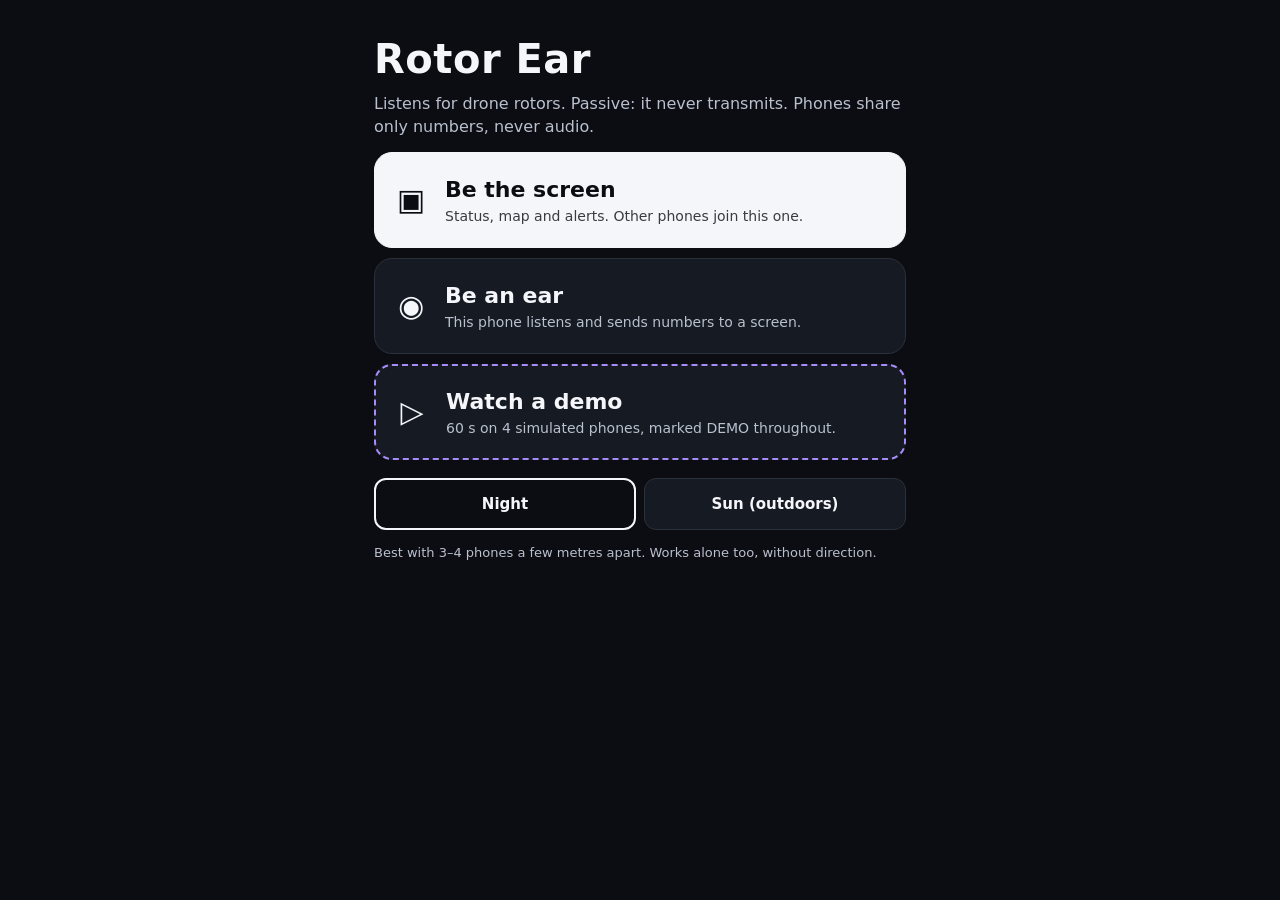
==== index.html @ 11d52ed0 "Incident log, street map under the plan, camera confirm - Incident log (log.js): every episode saved" ====
<!doctype html>
<html lang="en">
<head>
<meta charset="utf-8">
<meta name="viewport" content="width=device-width,initial-scale=1,viewport-fit=cover">
<meta name="theme-color" content="#0B0D12">
<title>Rotor Ear</title>
<link rel="stylesheet" href="watch.css">
</head>
<body>
<!-- One app, one link. Modes: #screen (watch post), #ear (listening phone), #demo (simulated). ?room=… joins as an ear. -->
<section id="home" class="mode" hidden>
  <h1 class="brand">Rotor Ear</h1>
  <p class="lead">Listens for drone rotors. Passive: it never transmits. Phones share only numbers, never audio.</p>
  <button class="choice" data-go="screen"><i aria-hidden="true">▣</i><span><b>Be the screen</b><small>Status, map and alerts. Other phones join this one.</small></span></button>
  <button class="choice" data-go="ear"><i aria-hidden="true">◉</i><span><b>Be an ear</b><small>This phone listens and sends numbers to a screen.</small></span></button>
  <button class="choice demo" data-go="demo"><i aria-hidden="true">▷</i><span><b>Watch a demo</b><small>60 s on 4 simulated phones, marked DEMO throughout.</small></span></button>
  <div class="seg"><button data-theme="dark">Night</button><button data-theme="sun">Sun (outdoors)</button></div>
  <p class="note">Best with 3–4 phones a few metres apart. Works alone too, without direction.</p>
</section>

<!-- ear: a listening phone in a room -->
<section id="ear" class="mode" hidden>
  <div class="mhead"><button class="modes" data-go="home">‹ Modes</button><span id="roomTag">Be an ear</span></div>
  <div id="earJoin">
    <p class="lead">Enter the room code from the screen phone (Phones → Create a room), or open its join link.</p>
    <div class="trow"><input id="joinCode" placeholder="room code, e.g. ab12" maxlength="12" autocapitalize="off" autocomplete="off"><button class="btn" id="joinBtn">Join</button></div>
    <p class="note">No screen yet? Pick <a href="#screen">Be the screen</a> on another phone first.</p>
  </div>
  <div id="node" hidden>
    <!-- camera confirm: the screen asks the ear nearest the drone to look; the clip stays on this phone -->
    <div id="look" hidden>
      <div class="lhead"><b>Look this way</b><small id="lookCls"></small></div>
      <div class="lbody"><div id="lookArrow" aria-hidden="true">↑</div><div><div id="lookWords"></div><button class="btn" id="lookCompass" hidden>Use compass</button></div></div>
      <button class="btn big" id="lookRec">Record 10 s with the rear camera</button>
      <small class="note">Video only, no sound. Saved on this phone only, never uploaded. The screen just learns "clip saved".</small>
    </div>
    <div id="rec" hidden><video id="recVid" playsinline muted autoplay></video><div class="recbar"><b id="recT">REC 0:10</b><button class="btn" id="recStop">Stop</button></div></div>
    <div id="nBanner" class="banner ready"><b class="w">⊖ READY</b><small>tap Start listening</small></div>
    <div class="nstatus" id="nStatus">not connected</div>
    <div class="stats3">
      <div class="card"><div class="k">Rotor score</div><div class="v" id="nConf">0</div><div class="meter"><i id="nMeter"></i></div></div>
      <div class="card"><div class="k">Pitch</div><div class="v"><span id="nF0">—</span><u>Hz</u></div></div>
      <div class="card"><div class="k">Band energy</div><div class="v"><span id="nE">—</span><u>dB</u></div></div>
    </div>
    <div class="specbox"><canvas id="nSpec"></canvas></div>
    <button class="btn big" id="nStart">Start listening</button>
    <div id="nErr" class="err"></div>
    <div class="card">
      <label class="chk"><input type="checkbox" id="nSim"><span><b>Simulate</b> a drone (no real drone needed)</span></label>
      <div class="simrow"><span>virtual distance</span><input type="range" id="nDist" min="1" max="60" step="0.5" value="5"><b id="nDistV">5 m</b></div>
      <label class="chk"><input type="checkbox" id="nSimSpk"><span>play the simulated drone through the speaker</span></label>
    </div>
    <div class="trow"><span class="k">Name</span><input id="nName" maxlength="10" placeholder="e.g. Gate"></div>
    <label class="chk"><input type="checkbox" id="nGeo"><span><b>Share GPS</b> position with the screen (latitude/longitude numbers only)</span></label>
    <div class="nstatus" id="nGeoS"></div>
    <p class="note">Sends ~8×/sec: rotor score, pitch (Hz), band energy (dB) and envelope-peak times. Never audio. Listen-only.</p>
  </div>
  <div id="earLog">
    <div class="k">This phone's log</div>
    <div id="eLogList" class="llist"></div>
  </div>
</section>

<!-- demo with a room (#demo&room=…, old mesh/sim.html links): simulated phones that report to that room's screen over the relay -->
<section id="simv" class="mode" hidden>
  <div class="mhead"><button class="modes" data-go="home">‹ Modes</button><span id="sRoomTag"></span></div>
  <div id="sStripe" class="stripe"><span>DEMO · simulated phones · not real detections</span></div>
  <p class="note">Virtual phones in this page hear a synthetic drone through a real sound delay (distance ÷ 343 m/s), at loudness ∝ 1/distance², plus noise. Each runs the real detector and reports to the room's screen over the relay, like a phone.</p>
  <div class="card">
    <div class="simrow"><span>phones</span><select id="sN"><option>3</option><option selected>4</option></select>
      <span>path</span><select id="sPath"><option value="circle">circle</option><option value="eight">figure-8</option><option value="line">fly-by line</option><option value="hover">hover</option></select></div>
    <div class="simrow"><span>speed</span><input type="range" id="sSpeed" min="0.2" max="3" step="0.1" value="1"><span>height</span><input type="range" id="sAlt" min="0" max="10" step="0.5" value="1.5"><b id="sAltV">1.5 m</b></div>
    <div class="simrow"><span>clocks off by</span><select id="sOff"><option value="0">0 ms</option><option value="400" selected>±400 ms</option><option value="3000">±3 s</option></select></div>
    <div class="simrow"><span>timing jitter</span><input type="range" id="sJit" min="0" max="20" step="0.5" value="1"><b id="sJitV">1 ms</b></div>
    <div class="simrow"><span>mic latency spread</span><select id="sBias"><option value="0" selected>0 ms</option><option value="2">σ 2 ms</option><option value="10">σ 10 ms</option><option value="30">σ 30 ms</option></select></div>
    <div class="simrow"><span>mic gain spread</span><select id="sGain"><option value="0" selected>0 dB</option><option value="4">σ 4 dB</option><option value="8">σ 8 dB</option></select></div>
  </div>
  <button class="btn big" id="sStart">Start simulation</button>
  <a class="btn wide" id="sMap" target="_blank">Open this room's screen</a>
  <div class="simrow" id="claps" hidden><span>clap next to</span><button class="btn" id="clapA">A</button><button class="btn" id="clapB">B</button><button class="btn" id="clapC">C</button><button class="btn" id="clapD">D</button></div>
  <div class="nstatus" id="sStatus"></div>
  <div id="sNodes" class="nodes"></div>
  <p class="note">Phones at A (0,0) · B (6,0) · C (6,6) · D (0,6) m. The screen's clock sync removes clock offsets; its clap calibration (Phones → Calibrate, then the clap buttons here) removes latency and gain spread. Jitter stays.</p>
</section>

<main id="app" hidden>
  <!-- status block: shape + state word, class line, where, agreement, sound pill -->
  <header id="status" class="ready" aria-live="polite">
    <div id="demoStripe"><span>DEMO · simulated drone · not a real detection</span></div>
    <div class="srow"><i id="stIcon" aria-hidden="true">⊖</i><h1 id="stWord">READY</h1><button id="more" aria-label="More: theme, sound, demo">•••</button></div>
    <div id="stCls">Not listening · tap Listen to start</div>
    <div id="stWhere"></div>
    <div id="stSub"></div>
    <div class="srow2"><button id="pill" hidden>Sound: ON</button><div id="stProg" hidden><i></i></div><span id="stNote"></span></div>
  </header>

  <section id="mapbox">
    <div id="geomap" hidden></div>
    <canvas id="map"></canvas>
    <div id="replayBar" hidden><span id="replayT"></span><button id="replayX" aria-label="Stop replay">✕</button></div>
    <div id="mapTag">MAP · this phone only until others join</div>
    <div id="mapInfo"></div>
    <button id="addPhones" hidden><b>+ Add phones for a position</b><small>opens the Phones sheet</small></button>
    <div id="endCard" hidden><b>That was the demo.</b><span>4 phones · no audio leaves the phones</span>
      <button id="endPhones">Try it with your friends' phones →</button><button id="endReplay">Replay demo</button></div>
  </section>

  <div id="peek" role="button" tabindex="0" aria-label="Open Details">
    <span class="pt"><b id="peekT">Details ˄</b><small id="peekS">log · why · fingerprint · flight</small></span>
    <canvas id="spec" aria-hidden="true"></canvas>
    <button id="itWas" hidden>It was a drone</button>
  </div>

  <button id="tryDemo"><span><b>▷ Try a 60-second demo</b><small>4 simulated phones · marked DEMO the whole time</small></span><i>›</i></button>
  <div id="actions" hidden><button id="act1"></button><button id="act2" class="primary"></button></div>

  <nav id="bar">
    <button id="tabPhones"><b>Phones</b><small id="phonesN">add phones</small></button>
    <button id="start" class="primary"><b id="startT">▶ Listen</b><small id="startS">tap once · sound on too</small></button>
    <button id="tabTeach"><b>Teach</b><small id="teachN">0 samples</small></button>
  </nav>

  <!-- Teach sheet -->
  <section class="sheet" id="teach" hidden>
    <div class="grab"></div>
    <div class="shead"><h2>Teach</h2><small>record real sounds to tune the fingerprint</small></div>
    <div class="trow">
      <select id="tTag"></select>
      <button class="rec" id="tRec">● Record 5 s</button>
    </div>
    <div class="prog"><i id="tProg"></i></div>
    <div class="msg" id="tMsg">Play the sound near the mic (a real drone, or a drone video played aloud), pick what it is, then record.</div>
    <label class="chk"><input type="checkbox" id="tKeep"> keep the clip on this phone for playback</label>
    <label class="chk"><input type="checkbox" id="tUse" checked> <b>Use my samples</b>&nbsp;in the fingerprint</label>
    <div class="counts" id="tCounts"></div>
    <div class="tbtns">
      <button class="btn" id="tExport">Export</button>
      <button class="btn" id="tImport">Import</button>
      <button class="btn" id="tReset">Reset</button>
      <input type="file" id="tImportFile" accept="application/json,.json">
    </div>
    <div class="list" id="tList"></div>
    <div class="k">Try it without a drone</div>
    <div class="tbtns">
      <button class="btn" id="test">Test sound</button>
      <button class="btn" id="fileBtn">Analyse file</button>
      <input type="file" id="file" accept="audio/*">
    </div>
    <label class="chk"><input type="checkbox" id="toSpk" checked> play test sound / file through the speaker</label>
    <label class="chk"><input type="checkbox" id="toAna" checked> feed test sound / file straight into the detector</label>
    <p class="note">Only the six fingerprint numbers are saved, on this device. Clips (if kept) stay in this browser and are never uploaded or exported.</p>
    <button class="done" data-close>Done</button>
  </section>

  <!-- Details sheet: the only place with a number for "how sure" -->
  <section class="sheet" id="details" hidden>
    <div class="grab"></div>
    <div class="shead"><h2>Details</h2></div>
    <div class="k">Why we think so</div>
    <ul id="dWhy"></ul>
    <div class="score"><span><b>Match score</b><small id="dScoreS">how close to a class template · not accuracy</small></span><em id="dScore">—</em></div>
    <div class="k">Flight</div>
    <div class="flight"><b id="flState">—</b><canvas id="spark"></canvas><label>blades <select id="flBlades"><option>1</option><option>2</option><option>3</option><option>4</option><option>5</option><option>6</option></select></label></div>
    <div class="k">Fingerprint · spectrogram</div>
    <div class="fprow"><div class="hex"><canvas id="fpRadar" width="240" height="240"></canvas><div id="fpLbl">fingerprint</div></div>
      <div class="specbig"><canvas id="spec2" width="540" height="300"></canvas><div class="axis" id="axis"></div></div></div>
    <div class="k">Incident log · latest</div>
    <div id="tlList"></div>
    <button class="btn wide" id="openLog">All incidents · replay · export · report ›</button>
    <label class="chk toggle"><span>Show workings (bearing lines, error vs true)</span><input type="checkbox" id="workings"></label>
    <button class="done" data-close>Done</button>
  </section>

  <!-- Phones sheet: room + clap calibration -->
  <section class="sheet" id="phones" hidden>
    <div class="grab"></div>
    <div class="shead"><h2>Phones</h2><small id="pStatus">this phone only</small></div>
    <div id="pNone">
      <p class="note">This phone becomes the map. Other phones open a link and listen; they send only numbers (confidence, pitch, loudness, envelope-peak times). Never audio.</p>
      <button class="btn big" id="pCreate">Create a room</button>
      <div class="trow"><input id="pCode" placeholder="or join room code" maxlength="12" autocapitalize="off"><button class="btn" id="pJoin">Join</button></div>
    </div>
    <div id="pRoom" hidden>
      <div class="k">Open this on each listening phone · room <b id="pRoomCode"></b></div>
      <div class="trow"><input id="pLink" readonly><button class="btn" id="pCopy">Copy</button></div>
    </div>
    <div id="cal">
      <div class="k">Timing calibration · vs the average phone <span id="cState"></span></div>
      <div id="cTable"></div>
      <p class="note" id="cLegend">bar = timing residual · good under 3 ms · fair under 6 ms · redo above. Drag pins on the map to where the phones really are.</p>
      <div class="next"><b id="cNext">Calibrate: clap next to each phone in turn</b><select id="cMode" aria-label="calibration mode"><option value="full">mode: each phone</option><option value="quick">mode: one clap</option></select><select id="cSpot" hidden aria-label="phone to clap at"></select></div>
      <div class="msg" id="cMsg"></div>
      <button class="primary bigbtn" id="cStart"><b>Clap now</b><small>3 · 2 · 1 countdown, then clap once</small></button>
      <div class="tbtns"><button class="btn" id="cClick">Click from this phone</button><button class="btn" id="cSim" hidden>Simulate clap</button><button class="btn" id="cClear">Clear</button></div>
    </div>
    <div class="k">Street map</div>
    <label class="chk toggle"><span>Street map under the plan (OpenStreetMap)</span><input type="checkbox" id="geoMap"></label>
    <label class="chk toggle"><span>Share this phone's GPS position</span><input type="checkbox" id="geoMe"></label>
    <p class="note" id="geoMsg">Ears can share their GPS too (an opt-in on each phone). Only latitude and longitude numbers go to this screen. GPS only anchors and turns the plan: the pins keep their metre positions.</p>
    <div class="tbtns"><button class="btn" id="pShare">Share join link</button><button class="btn done2" data-close>Done</button></div>
    <button class="btn" id="pLeave" hidden>Leave room</button>
  </section>

  <!-- Log sheet: every episode, stored on this phone only -->
  <section class="sheet" id="logS" hidden>
    <div class="grab"></div>
    <div class="shead"><h2>Incident log</h2><small id="logN"></small></div>
    <p class="note">Saved on this phone only. Tap an incident to replay its track on the map.</p>
    <div id="logList" class="llist"></div>
    <div class="tbtns"><button class="btn" id="lExport">Export JSON</button><button class="btn" id="lReport">Printable report</button></div>
    <button class="btn wide" id="lClear">Clear all…</button>
    <button class="done" data-close>Done</button>
  </section>

  <!-- More sheet (•••): theme, sound, demo, device notes -->
  <section class="sheet" id="moreS" hidden>
    <div class="grab"></div>
    <div class="shead"><h2>More</h2></div>
    <div class="k">Theme</div>
    <div class="seg"><button data-theme="dark">Night</button><button data-theme="sun">Sun (outdoors)</button></div>
    <div class="k">Sound</div>
    <div class="tbtns"><button class="btn" id="mMute">Mute 5 min</button><button class="btn" id="mTest">Test alert</button></div>
    <div class="k">Demo</div>
    <button class="btn wide" id="mDemo">Try a 60-second demo</button>
    <div class="k">Log</div>
    <button class="btn wide" id="mLog">Incident log</button>
    <div class="k">Mode</div>
    <button class="btn wide" data-go="home">Switch mode · screen / ear / demo</button>
    <div class="k">This device</div>
    <div id="devNotes" class="note">Notes appear once you start listening.</div>
    <button class="done" data-close>Done</button>
  </section>
</main>
<button id="tapStart" hidden>▷ Tap to start</button>
<script src="app.js"></script>
<script src="detector.js"></script>
<script src="mesh/peerjs.min.js"></script>
<script src="mesh/core.js"></script>
<script src="log.js"></script>
<script src="watch.js"></script>
<script src="ear.js"></script>
</body>
</html>
---- watch.css ----
/* Rotor Ear watch post. One accent (orange-red) used only for a confirmed drone. Night (default) and Sun themes. */
:root{--surface:#0B0D12;--panel:#161A22;--panel2:#1d222c;--ink:#F4F6FA;--ink-2:#B9C0CE;--line:#2A303C;--map:#0f1218;--pin:#3a414f;--pin-ink:#F4F6FA;
  --alert:#FF5A1F;--alert-fill:#C93500;--alert-ink:#FFFFFF;--check:#E8B500;--demo:#A78BFA;--btn:#F4F6FA;--btn-ink:#0B0D12}
html.sun{--surface:#FFFFFF;--panel:#F1F2F4;--panel2:#E6E8EC;--ink:#0E1116;--ink-2:#3A404B;--line:#C9CDD4;--map:#FAFAFB;--pin:#D5D8DE;--pin-ink:#0E1116;
  --alert:#D63A00;--alert-fill:#C93500;--check:#8A6A00;--demo:#5B3FD1;--btn:#1A1D23;--btn-ink:#FFFFFF}
[hidden]{display:none!important}
*{box-sizing:border-box;-webkit-tap-highlight-color:transparent}
html,body{margin:0;background:var(--surface);color:var(--ink);font:15px/1.35 system-ui,-apple-system,Segoe UI,Roboto,sans-serif;font-variant-numeric:tabular-nums;overscroll-behavior:none}
button{font:inherit;color:inherit}
#app{max-width:560px;margin:0 auto;height:100vh;height:100dvh;display:grid;grid-template-rows:auto minmax(160px,1fr) auto auto auto;gap:8px;
  padding:max(8px,env(safe-area-inset-top)) 10px 0}

/* ---------- status block ---------- */
#status{position:relative;border-radius:16px;padding:12px 14px 12px;background:var(--panel);border:2px solid var(--line);overflow:hidden}
.srow{display:flex;align-items:center;gap:10px;min-height:48px}
#stIcon{font-style:normal;font-size:34px;line-height:1;width:38px;text-align:center;flex:none}
#stWord{margin:0;font-size:40px;line-height:1.05;font-weight:800;letter-spacing:.5px;flex:1;min-width:0;overflow-wrap:anywhere}
#more{flex:none;width:44px;height:44px;border-radius:12px;border:1px solid var(--line);background:transparent;font-size:18px;font-weight:800;letter-spacing:1px;color:inherit}
#stCls{font-size:15px;margin-top:6px}
#stWhere{font-size:15px;margin-top:2px}#stWhere:empty,#stSub:empty{display:none}
#stWhere.link{text-decoration:underline;text-underline-offset:3px;cursor:pointer}
#stSub{font-size:13px;color:var(--ink-2);margin-top:3px}
.srow2{display:flex;align-items:center;gap:10px;margin-top:8px}.srow2:has(#pill[hidden]):has(#stProg[hidden]){display:none}
#pill{min-height:36px;padding:6px 14px;border-radius:999px;border:1.5px solid var(--ink);background:transparent;font-size:13px;font-weight:700}
#pill.muted{border-style:dashed}
#stProg{flex:1;height:8px;border-radius:4px;background:var(--line);overflow:hidden}#stProg i{display:block;height:100%;width:0;background:var(--ink-2)}
#stNote{font-size:13px;color:var(--ink-2);white-space:nowrap}
/* states: a shape and a word each; colour never carries meaning alone */
#status.ready #stWord{color:var(--ink-2)}
#status.checking{background:transparent;border:2px dashed var(--check);animation:shimmer 1s ease-in-out infinite}
@keyframes shimmer{50%{border-color:color-mix(in srgb,var(--check) 35%,transparent)}}
#status.drone,#status.tracking{background:var(--alert-fill);border-color:var(--alert-fill);color:var(--alert-ink)}
#status.drone #stWord,#status.tracking #stWord{font-size:44px}
#app.demo #status.drone #stWord,#app.demo #status.tracking #stWord{font-size:36px;white-space:nowrap}
#status.drone #more,#status.tracking #more,#status.lost #more{display:none}
#status.checking #stWord{font-size:30px}#status.notdrone #stWord,#status.lost #stWord{font-size:36px}
#status.drone #stCls,#status.tracking #stCls{font-size:17px;font-weight:700}
#status.drone #stSub,#status.tracking #stSub{color:inherit;opacity:.92}
#status.drone #pill,#status.tracking #pill{background:#fff;color:#9a2a00;border-color:#fff}
#status.drone #more,#status.tracking #more{border-color:#ffffff88}
#status.lost{background:var(--surface);border:3px solid var(--alert);animation:drain 1s ease-out}
#status.lost #stIcon{color:var(--alert)}
@keyframes drain{from{background:var(--alert-fill);color:#fff}to{background:var(--surface)}}
/* the alert moment: 3 full-block flashes (0.25 s on / 0.25 s off), then a steady fill. Text is readable on both frames. */
#status.flash{animation:flash3 .5s steps(1) 3}
@keyframes flash3{0%{background:var(--alert-fill);color:var(--alert-ink)}50%{background:var(--surface);color:var(--ink);border-color:var(--alert)}}
@media (prefers-reduced-motion:reduce){#status.flash,#status.checking,#status.lost{animation:none}#status.drone{box-shadow:inset 0 0 0 4px #fff}}
/* demo: a hatched stripe that cannot be dismissed */
#demoStripe{display:none;margin:-12px -14px 10px;padding:5px 10px;text-align:center;background:repeating-linear-gradient(-45deg,var(--demo) 0 8px,transparent 8px 16px)}
#demoStripe span{display:inline-block;background:var(--surface);color:var(--ink);font-size:11px;font-weight:800;letter-spacing:.3px;white-space:nowrap;text-transform:uppercase;padding:3px 10px;border-radius:6px}
#app.demo #demoStripe{display:block}
/* compact strip while a sheet is open */
#app.sheet-open #status{padding:8px 12px}#app.sheet-open #status .srow{min-height:36px}
#app.sheet-open #stWord{font-size:26px!important}#app.sheet-open #stIcon{font-size:24px}
#app.sheet-open #stWhere,#app.sheet-open #stSub,#app.sheet-open .srow2{display:none}#app.sheet-open #stCls{font-size:14px!important;margin-top:2px}
#app.sheet-open #demoStripe{margin:-8px -12px 6px}

/* ---------- map hero ---------- */
#mapbox{position:relative;border-radius:16px;overflow:hidden;border:1px solid var(--line);background:var(--map);min-height:0}
#map{display:block;width:100%;height:100%;touch-action:none}
#mapTag{position:absolute;left:10px;top:8px;font-size:12px;font-weight:700;letter-spacing:.4px;color:var(--ink-2)}
#app.demo #mapTag{color:var(--ink);background:repeating-linear-gradient(-45deg,var(--demo) 0 5px,transparent 5px 10px);padding:3px;border-radius:6px}
#app.demo #mapTag span{background:var(--surface);padding:2px 8px;border-radius:4px;display:inline-block}
#mapInfo{position:absolute;left:8px;right:8px;bottom:30px;font-size:13px;color:var(--ink-2);background:var(--surface);opacity:.94;padding:6px 10px;border-radius:10px;display:none}
#mapInfo b{color:var(--ink)}
#addPhones{position:absolute;left:50%;bottom:44px;transform:translateX(-50%);min-height:56px;padding:8px 18px;border:2px dashed var(--ink-2);border-radius:12px;background:var(--surface);display:flex;flex-direction:column;align-items:center}
#addPhones b{font-size:15px;white-space:nowrap}#addPhones small{font-size:12px;color:var(--ink-2)}
#endCard{position:absolute;inset:auto 12px 40px;display:flex;flex-direction:column;gap:8px;padding:14px;border-radius:14px;background:var(--surface);border:1px solid var(--line);box-shadow:0 8px 30px #0006}
#endCard span{color:var(--ink-2);font-size:14px}#endCard button{min-height:48px;border-radius:12px;border:1px solid var(--line);background:var(--panel);font-weight:700}
#endCard #endPhones{background:var(--btn);color:var(--btn-ink);border:0}

/* ---------- details peek ---------- */
#peek{display:flex;align-items:center;gap:10px;min-height:56px;padding:8px 12px;border-radius:14px;background:var(--panel);border:1px solid var(--line);cursor:pointer}
#peek .pt{flex:1;min-width:0;display:flex;flex-direction:column}#peek b{font-size:16px}#peek small{font-size:13px;color:var(--ink-2)}
#spec{width:96px;height:38px;border-radius:8px;background:#000;flex:none}
#itWas{flex:none;min-height:44px;padding:0 14px;border-radius:12px;border:1.5px solid var(--ink);background:var(--surface);font-weight:700;font-size:14px}
#app.ready #peek{display:none}
#peek:has(#itWas:not([hidden])) #spec{display:none}

/* ---------- demo entry + alert actions (thumb zone) ---------- */
#tryDemo{display:none;align-items:center;gap:10px;min-height:64px;padding:8px 16px;border-radius:14px;border:2px solid var(--ink);background:var(--surface);text-align:left}
#tryDemo span{flex:1;display:flex;flex-direction:column}#tryDemo b{font-size:17px}#tryDemo small{font-size:13px;color:var(--ink-2)}#tryDemo i{font-style:normal;font-size:24px}
#app.ready #tryDemo{display:flex}
#actions{display:grid;grid-template-columns:1fr 1fr;gap:10px}#actions[hidden]{display:none}
#actions button,#bar button{min-height:64px;border-radius:14px;border:1.5px solid var(--ink-2);background:var(--surface);display:flex;flex-direction:column;align-items:center;justify-content:center;padding:6px 8px}
#actions b{font-size:18px}#actions small,#bar small{font-size:13px;color:var(--ink-2);line-height:1.2}
#actions .primary,#bar .primary{background:var(--btn);color:var(--btn-ink);border-color:var(--btn)}
#actions .primary small,#bar .primary small{color:inherit;opacity:.8}

/* ---------- bottom bar: Phones · wide Listen/Stop · Teach ---------- */
#bar{display:grid;grid-template-columns:1fr 2fr 1fr;gap:8px;padding:2px 0 max(10px,env(safe-area-inset-bottom));position:relative;z-index:5}
#bar button{background:var(--panel);border-color:var(--line)}#bar b{font-size:16px}
#bar.dim button{opacity:.6}#bar.dim .primary{background:var(--panel);color:var(--ink);border-color:var(--line)}

/* ---------- bottom sheets ---------- */
.sheet{position:fixed;left:0;right:0;bottom:0;top:var(--sheet-top,30vh);max-width:560px;margin:0 auto;overflow:auto;z-index:6;background:var(--surface);
  border:1px solid var(--line);border-bottom:0;border-radius:20px 20px 0 0;padding:6px 16px 16px;box-shadow:0 -10px 40px #0007;animation:up .22s ease-out}
@keyframes up{from{transform:translateY(30%);opacity:.3}to{transform:none;opacity:1}}
.grab{width:48px;height:5px;border-radius:3px;background:var(--line);margin:4px auto 10px;cursor:grab}
.shead{display:flex;align-items:baseline;gap:10px;margin-bottom:4px}.shead h2{margin:0;font-size:24px}.shead small{color:var(--ink-2);font-size:13px;flex:1;text-align:right}
.k{font-size:13px;color:var(--ink-2);text-transform:uppercase;letter-spacing:.8px;font-weight:700;margin-top:16px}.k b{color:var(--ink)}
.done{display:block;width:100%;min-height:56px;margin-top:18px;border-radius:14px;border:0;background:var(--btn);color:var(--btn-ink);font-size:18px;font-weight:800}
.trow{display:flex;gap:8px;align-items:center;margin:10px 0}
.trow input,.trow select{flex:1;min-width:0;min-height:48px;background:var(--panel);color:var(--ink);border:1px solid var(--line);border-radius:12px;padding:10px;font-size:16px}
.rec{flex:none;min-height:48px;padding:0 16px;border-radius:12px;border:0;font-weight:800;font-size:15px;background:var(--btn);color:var(--btn-ink)}.rec:disabled{opacity:.6}
.prog{height:6px;border-radius:4px;background:var(--line);overflow:hidden}.prog i{display:block;height:100%;width:0;background:var(--ink)}
.msg{font-size:14px;color:var(--ink-2);min-height:1.3em;margin:8px 0}.msg.ok{color:var(--ink)}.msg.bad{color:var(--ink);font-weight:600}
.counts{display:grid;grid-template-columns:repeat(4,1fr);gap:6px;margin:8px 0}
.counts div{background:var(--panel);border:1px solid var(--line);border-radius:10px;padding:6px;text-align:center;font-size:13px;color:var(--ink-2)}
.counts b{display:block;font-size:18px;color:var(--ink)}
.tbtns{display:flex;gap:8px;margin:8px 0}
.btn{flex:1;min-height:48px;padding:8px;border-radius:12px;border:1px solid var(--line);background:var(--panel);color:var(--ink);font-size:15px;font-weight:600;text-align:center}
.btn.on{border:2px solid var(--ink)}.btn.big{width:100%;min-height:56px;font-size:17px;margin:8px 0;background:var(--btn);color:var(--btn-ink);border:0}.btn.wide{display:block;width:100%;margin-top:8px}
.list{margin-top:8px}
.list div{display:grid;grid-template-columns:1fr auto auto;gap:6px;align-items:center;font-size:14px;min-height:48px;border-bottom:1px solid var(--line)}
.list small{color:var(--ink-2)}
.list button{min-width:44px;min-height:44px;background:none;border:1px solid var(--line);border-radius:10px;font-size:15px}
label.chk{display:flex;align-items:center;gap:10px;font-size:15px;color:var(--ink-2);min-height:44px}label.chk b{color:var(--ink)}
label.chk input{width:22px;height:22px;accent-color:var(--ink);flex:none}
label.toggle{justify-content:space-between;margin-top:12px}label.toggle input{width:44px;height:26px}
.note{font-size:13px;color:var(--ink-2);line-height:1.5}
input[type=file]{display:none}
/* details */
#dWhy{margin:6px 0;padding-left:20px;font-size:15px;line-height:1.6}
.score{display:flex;align-items:center;gap:10px;margin-top:10px;padding:12px 14px;border-radius:14px;background:var(--panel);border:1px solid var(--line)}
.score span{flex:1;display:flex;flex-direction:column}.score b{font-size:15px}.score small{font-size:13px;color:var(--ink-2)}.score em{font-style:normal;font-size:34px;font-weight:800}
.flight{display:grid;grid-template-columns:auto 1fr auto;gap:10px;align-items:center;margin-top:8px;padding:10px 14px;border-radius:14px;border:1px solid var(--line);min-height:56px}
.flight b{font-size:16px}#spark{width:100%;height:36px}.flight label{font-size:13px;color:var(--ink-2)}
.flight select{min-height:44px;min-width:52px;border-radius:10px;border:1px solid var(--line);background:var(--panel);color:var(--ink);font-size:15px}
.fprow{display:grid;grid-template-columns:120px 1fr;gap:10px;margin-top:8px}
.hex{background:var(--panel);border:1px solid var(--line);border-radius:14px;padding:4px}.hex canvas{display:block;width:100%;height:100px}
#fpLbl{font-size:13px;text-align:center;color:var(--ink-2)}#fpLbl b{color:var(--ink)}
.specbig{position:relative;border-radius:14px;overflow:hidden;border:1px solid var(--line);background:#000;min-height:130px}.specbig canvas{display:block;width:100%;height:100%}
.axis{position:absolute;left:5px;top:0;bottom:0;pointer-events:none;font-size:11px;color:#cfd6e4;text-shadow:0 0 3px #000}.axis b{position:absolute;font-weight:500;transform:translateY(-50%)}
/* phones + calibration */
#cTable{display:flex;flex-direction:column;gap:8px;margin-top:8px}
.prow{display:grid;grid-template-columns:40px 1fr auto;gap:10px;align-items:center;min-height:64px;padding:8px 12px;border-radius:14px;border:1px solid var(--line)}
.prow .pin{width:36px;height:36px;border-radius:50%;display:grid;place-items:center;font-weight:800;background:var(--pin);color:var(--pin-ink);border:1px solid var(--ink-2)}
.prow .nm b{font-size:16px}.prow .nm small{display:block;font-size:13px;color:var(--ink-2)}
.rbar{display:flex;align-items:center;gap:8px;margin-top:4px;font-size:14px;font-weight:700}
.rbar i{display:block;width:110px;height:8px;border-radius:4px;background:var(--line);overflow:hidden}.rbar i u{display:block;height:100%;background:var(--ink)}
.prow button{min-width:64px;min-height:48px;border-radius:12px;border:2px solid var(--ink);background:var(--surface);font-weight:800}
.next{display:flex;align-items:center;gap:8px;margin-top:10px;padding:8px 12px;min-height:56px;border-radius:14px;border:1px solid var(--line)}
.next b{flex:1;font-size:15px}.next select{min-height:44px;border:0;background:transparent;color:var(--ink-2);font-size:14px;text-align:right}
.bigbtn{display:flex;flex-direction:column;align-items:center;justify-content:center;width:100%;min-height:80px;margin-top:8px;border-radius:16px;border:0;background:var(--btn);color:var(--btn-ink)}
.bigbtn b{font-size:24px}.bigbtn small{font-size:13px;opacity:.85}
#cState{text-transform:none;letter-spacing:0;color:var(--ink)}
.seg{display:grid;grid-template-columns:1fr 1fr;gap:8px;margin-top:8px}.seg button{min-height:52px;border-radius:12px;border:1px solid var(--line);background:var(--panel);font-weight:700}
.seg button.on{border:2px solid var(--ink);background:var(--surface)}

/* ---------- start screen and the other modes (one app: #screen · #ear · #demo) ---------- */
.mode{max-width:560px;margin:0 auto;padding:max(14px,env(safe-area-inset-top)) 14px 28px}
.brand{font-size:40px;font-weight:800;margin:18px 0 4px;letter-spacing:.5px}
.lead{font-size:16px;color:var(--ink-2);margin:6px 0 14px;line-height:1.45}
.choice{display:flex;align-items:center;gap:14px;width:100%;min-height:96px;margin:10px 0;padding:14px 16px;border-radius:18px;border:1.5px solid var(--line);background:var(--panel);text-align:left}
.choice i{font-style:normal;font-size:30px;width:40px;text-align:center;flex:none}
.choice b{display:block;font-size:22px;font-weight:800}.choice small{display:block;font-size:14px;color:var(--ink-2);margin-top:3px}
.choice:first-of-type{background:var(--btn);color:var(--btn-ink);border-color:var(--btn)}.choice:first-of-type small{color:inherit;opacity:.8}
.choice.demo{border:2px dashed var(--demo)}
#home .seg{margin-top:18px}
.mhead{display:flex;align-items:center;justify-content:space-between;gap:10px;margin-bottom:12px}
.modes{min-height:44px;padding:6px 14px;border-radius:12px;border:1px solid var(--line);background:transparent;font-weight:700}
.mhead span{font-size:13px;color:var(--ink-2);text-transform:uppercase;letter-spacing:.8px;font-weight:700}
.mode a{color:inherit}
.mode .card{background:var(--panel);border:1px solid var(--line);border-radius:14px;padding:10px 12px;margin:10px 0}
.mode .k{margin-top:0}
/* ear: same state words, shapes and single accent as the screen */
.banner{border-radius:16px;padding:14px;background:var(--panel);border:2px solid var(--line)}
.banner .w{display:block;font-size:34px;font-weight:800;line-height:1.1}
.banner .cls{display:block;font-size:17px;font-weight:700;margin-top:4px}
.banner small{display:block;font-size:14px;color:var(--ink-2);margin-top:3px}
.banner.ready .w{color:var(--ink-2)}
.banner.checking{background:transparent;border:2px dashed var(--check)}
.banner.drone{background:var(--alert-fill);border-color:var(--alert-fill);color:var(--alert-ink)}.banner.drone small{color:inherit}
.nstatus{font-size:13px;color:var(--ink-2);margin:8px 2px;min-height:1.2em}.nstatus.ok{color:var(--ink)}.nstatus.bad{color:var(--check)}
.stats3{display:grid;grid-template-columns:1fr 1fr 1fr;gap:8px}.stats3 .card{margin:0}
.v{font-size:24px;font-weight:700}.v u{text-decoration:none;font-size:12px;color:var(--ink-2);margin-left:2px}
.meter{height:8px;border-radius:5px;background:var(--line);overflow:hidden;margin-top:5px}.meter i{display:block;height:100%;width:0;background:var(--ink-2);transition:width .15s}
.specbox{border-radius:14px;overflow:hidden;border:1px solid var(--line);background:#000;margin-top:8px}.specbox canvas{display:block;width:100%;height:150px}
#nStart.on{background:var(--panel);color:var(--ink);border:2px solid var(--ink)}
.err{color:var(--alert);font-size:13px}
.simrow{display:flex;gap:10px;align-items:center;font-size:14px;color:var(--ink-2);margin:6px 0;min-height:44px}.simrow input{flex:1;min-width:0}
.simrow select{min-height:44px;border-radius:10px;border:1px solid var(--line);background:var(--panel);color:var(--ink);padding:0 8px;font-size:15px}
/* demo phones view: the same hatched DEMO stripe as the screen */
.stripe{padding:5px 10px;margin-bottom:10px;border-radius:10px;text-align:center;background:repeating-linear-gradient(-45deg,var(--demo) 0 8px,transparent 8px 16px)}
.stripe span{display:inline-block;background:var(--surface);color:var(--ink);font-size:11px;font-weight:800;text-transform:uppercase;padding:3px 10px;border-radius:6px}
#claps .btn{flex:none;min-width:48px}
.nodes{display:grid;gap:6px;margin-top:8px}
.nrow{display:grid;grid-template-columns:28px 1fr 60px 56px;gap:8px;align-items:center;background:var(--panel);border:1px solid var(--line);border-radius:12px;padding:8px 10px;font-size:13px}
.nrow .pin{width:26px;height:26px;border-radius:50%;display:grid;place-items:center;font-weight:800;background:var(--pin);color:var(--pin-ink);font-size:12px}
.nrow .nm{font-weight:600}.nrow .nm small{display:block;color:var(--ink-2);font-weight:400}.nrow .num{text-align:right}
#tapStart{position:fixed;left:50%;top:45%;transform:translateX(-50%);z-index:9;min-height:64px;padding:0 28px;border-radius:16px;border:0;background:var(--btn);color:var(--btn-ink);font-size:20px;font-weight:800;box-shadow:0 6px 30px #0008}

/* ---------- incident log (screen sheet, Details, ear) ---------- */
.llist,#tlList{display:flex;flex-direction:column;gap:6px;margin-top:8px}
.lrow{display:grid;grid-template-columns:52px 1fr auto;gap:8px;align-items:center;width:100%;min-height:56px;padding:8px 12px;border-radius:12px;border:1px solid var(--line);background:var(--panel);text-align:left}
.lrow b{font-weight:800;font-size:16px}.lrow i{display:block;font-style:normal;font-weight:700}.lrow small{display:block;font-size:13px;color:var(--ink-2)}
.lrow .tag{font-size:12px;color:var(--ink-2)}.lrow .tag.demo{color:var(--ink);font-weight:800;padding:3px 5px;border-radius:6px;border:2px dashed var(--demo);font-size:11px}
.lempty{padding:12px;color:var(--ink-2);border:1px dashed var(--line);border-radius:12px}
#lClear{margin-top:8px;color:var(--alert)}
/* replay of a logged track on the map */
#replayBar{position:absolute;left:8px;right:8px;bottom:8px;z-index:3;display:flex;align-items:center;gap:8px;padding:6px 6px 6px 12px;border-radius:12px;background:var(--panel);border:2px dashed var(--alert);font-size:13px;font-weight:800}
#replayBar span{flex:1}#replayBar button{width:44px;height:44px;border-radius:10px;border:1px solid var(--line);background:var(--surface);font-size:18px}
/* street map under the plan (Leaflet): the canvas is transparent above it; Night theme darkens the tiles */
#geomap{position:absolute;inset:0;z-index:0;background:var(--map)}
#mapbox.geo #map{position:relative;z-index:1;pointer-events:auto}
#mapbox #mapTag,#mapbox #mapInfo,#mapbox #addPhones,#mapbox #endCard{z-index:2}
html:not(.sun) #geomap .leaflet-tile-pane{filter:invert(1) hue-rotate(180deg) brightness(.8) contrast(.9)}
#geomap .leaflet-control-attribution{font-size:10px;z-index:4;background:#ffffffcc;color:#333}#geomap .leaflet-control-attribution a{color:#225}
#mapbox.geo .leaflet-bottom{z-index:3}
/* camera confirm on the ear */
#look{border-radius:16px;padding:14px;margin-bottom:10px;background:var(--alert-fill);color:var(--alert-ink)}
.lhead b{display:block;font-size:30px;font-weight:800}.lhead small{display:block;font-size:14px;opacity:.92}
.lbody{display:flex;align-items:center;gap:14px;margin:10px 0}
#lookArrow{flex:none;width:92px;height:92px;border-radius:50%;border:3px solid #fff;display:grid;place-items:center;font-size:58px;font-weight:800;transition:transform .2s}
#lookWords{font-size:17px;font-weight:700}#lookCompass{margin-top:8px;min-height:44px;background:#fff;color:#7a2200;border:0}
#look .btn.big{background:#fff;color:#7a2200}#look .note{color:inherit;opacity:.9}
#rec{position:relative;border-radius:16px;overflow:hidden;background:#000;margin-bottom:10px;border:3px solid var(--alert)}
#recVid{display:block;width:100%;max-height:60vh;object-fit:cover}
#rec .recbar{position:absolute;left:0;right:0;bottom:0;display:flex;align-items:center;gap:10px;padding:10px;background:#000a;color:#fff}#rec .recbar b{flex:1;font-size:18px;color:#ff5a1f}
#rec .recbar .btn{flex:none;min-width:88px;background:#fff;color:#000;border:0}
.clip{display:grid;grid-template-columns:140px 1fr;gap:10px;align-items:start;padding:8px;border-radius:12px;border:1px solid var(--line);margin-left:16px}
.clip video{width:140px;border-radius:8px;background:#000}.clip b{display:block}.clip small{display:block;color:var(--ink-2);margin-bottom:6px}
.clip .btn{display:inline-flex;align-items:center;justify-content:center;min-height:44px;margin:0 6px 6px 0;padding:0 12px;text-decoration:none;flex:none}
#earLog{margin-top:18px}
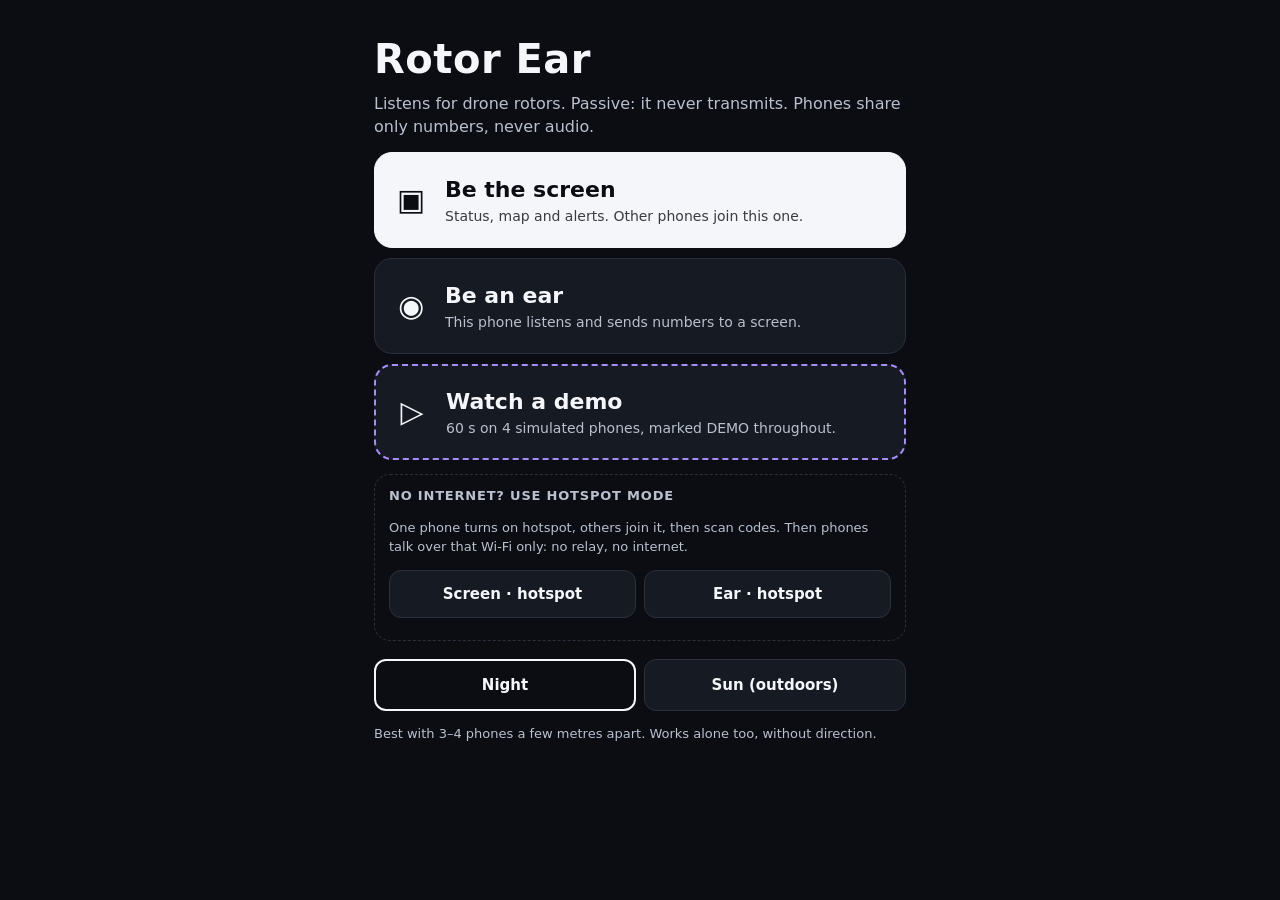
==== commit a3a93714: "Offline buffering + reconnect, opt-in hotspot mode (QR pairing, no internet) Relay (PeerJS) mode sta" ====
--- a/index.html
+++ b/index.html
@@ -15,6 +15,11 @@
   <button class="choice" data-go="screen"><i aria-hidden="true">▣</i><span><b>Be the screen</b><small>Status, map and alerts. Other phones join this one.</small></span></button>
   <button class="choice" data-go="ear"><i aria-hidden="true">◉</i><span><b>Be an ear</b><small>This phone listens and sends numbers to a screen.</small></span></button>
   <button class="choice demo" data-go="demo"><i aria-hidden="true">▷</i><span><b>Watch a demo</b><small>60 s on 4 simulated phones, marked DEMO throughout.</small></span></button>
+  <div class="hotspot" id="homeHot">
+    <div class="k">No internet? Use hotspot mode</div>
+    <p class="note">One phone turns on hotspot, others join it, then scan codes. Then phones talk over that Wi-Fi only: no relay, no internet.</p>
+    <div class="trow"><button class="btn" data-go="screen&amp;net=hotspot">Screen · hotspot</button><button class="btn" data-go="ear&amp;net=hotspot">Ear · hotspot</button></div>
+  </div>
   <div class="seg"><button data-theme="dark">Night</button><button data-theme="sun">Sun (outdoors)</button></div>
   <p class="note">Best with 3–4 phones a few metres apart. Works alone too, without direction.</p>
 </section>
@@ -26,6 +31,21 @@
     <p class="lead">Enter the room code from the screen phone (Phones → Create a room), or open its join link.</p>
     <div class="trow"><input id="joinCode" placeholder="room code, e.g. ab12" maxlength="12" autocapitalize="off" autocomplete="off"><button class="btn" id="joinBtn">Join</button></div>
     <p class="note">No screen yet? Pick <a href="#screen">Be the screen</a> on another phone first.</p>
+    <button class="btn linkbtn" data-go="ear&amp;net=hotspot">No internet? Use hotspot mode</button>
+  </div>
+  <!-- hotspot mode: pair with the screen by QR code, no relay -->
+  <div id="earHot" hidden>
+    <div class="k">Hotspot mode · no internet</div>
+    <p class="note hint">One phone turns on hotspot, others join it, then scan codes.</p>
+    <ol class="steps"><li>Join the hotspot's Wi-Fi.</li><li>On the screen: Phones → Add an ear. Scan its code here.</li><li>Show this phone's code to the screen.</li></ol>
+    <video id="eCam" playsinline muted hidden></video>
+    <button class="btn big" id="eScan">Scan the screen's code</button>
+    <div class="trow"><input id="eOff" placeholder="or paste the screen's code" autocapitalize="off" autocomplete="off"><button class="btn" id="eOk">Next</button></div>
+    <div id="eAns" hidden>
+      <canvas id="eQR" class="qr"></canvas>
+      <div class="trow"><input id="eCode" readonly><button class="btn" id="eCopy">Copy</button></div>
+    </div>
+    <div class="msg" id="eMsg"></div>
   </div>
   <div id="node" hidden>
     <!-- camera confirm: the screen asks the ear nearest the drone to look; the clip stays on this phone -->
@@ -33,17 +53,31 @@
       <div class="lhead"><b>Look this way</b><small id="lookCls"></small></div>
       <div class="lbody"><div id="lookArrow" aria-hidden="true">↑</div><div><div id="lookWords"></div><button class="btn" id="lookCompass" hidden>Use compass</button></div></div>
       <button class="btn big" id="lookRec">Record 10 s with the rear camera</button>
-      <small class="note">Video only, no sound. Saved on this phone only, never uploaded. The screen just learns "clip saved".</small>
-    </div>
-    <div id="rec" hidden><video id="recVid" playsinline muted autoplay></video><div class="recbar"><b id="recT">REC 0:10</b><button class="btn" id="recStop">Stop</button></div></div>
+      <small class="note">Video only, no sound. Saved on this phone only, never uploaded. This phone checks the clip for bird or drone; the screen just learns "clip saved" and the verdict.</small>
+    </div>
+    <div id="rec" hidden><video id="recVid" playsinline muted autoplay></video><canvas id="recBox"></canvas><div id="recBob">Bird or Bot · looking for the moving thing…</div><div class="recbar"><b id="recT">REC 0:10</b><button class="btn" id="recStop">Stop</button></div></div>
+    <!-- Bird or Bot: this phone's verdict on the clip (motion + sound + optional image check); only the numbers go to the screen -->
+    <div id="bob" class="card" hidden></div>
     <div id="nBanner" class="banner ready"><b class="w">⊖ READY</b><small>tap Start listening</small></div>
     <div class="nstatus" id="nStatus">not connected</div>
+    <button class="btn" id="nPair" hidden>Pair again with the screen (this phone keeps listening and catches up)</button>
     <div class="stats3">
       <div class="card"><div class="k">Rotor score</div><div class="v" id="nConf">0</div><div class="meter"><i id="nMeter"></i></div></div>
       <div class="card"><div class="k">Pitch</div><div class="v"><span id="nF0">—</span><u>Hz</u></div></div>
       <div class="card"><div class="k">Band energy</div><div class="v"><span id="nE">—</span><u>dB</u></div></div>
     </div>
     <div class="specbox"><canvas id="nSpec"></canvas></div>
+    <div class="nstatus" id="nRange"></div>
+    <!-- field kit: label what was just heard; the fingerprint numbers + label feed Teach here and the room's library -->
+    <div id="label" class="card" hidden>
+      <div class="lbhead"><b>Label this sound</b><small id="lbWhen"></small></div>
+      <div class="chips" id="lbChips"><button data-t="quad">Quadcopter</button><button data-t="fixed">Fixed-wing</button><button data-t="micro">Micro drone</button><button data-t="notdrone">Not a drone</button><button data-t="other">Other…</button></div>
+      <input id="lbText" maxlength="60" placeholder="Other: what was it? (counts as not a drone)" hidden>
+      <input id="lbNote" maxlength="200" placeholder="Notes (optional, stay on this phone)">
+      <label class="chk"><input type="checkbox" id="lbKeep"><span>also keep 5 s of sound on this phone (never sent)</span></label>
+      <button class="btn big" id="lbSave" disabled>Save label</button>
+      <div class="msg" id="lbMsg"></div>
+    </div>
     <button class="btn big" id="nStart">Start listening</button>
     <div id="nErr" class="err"></div>
     <div class="card">
@@ -54,7 +88,12 @@
     <div class="trow"><span class="k">Name</span><input id="nName" maxlength="10" placeholder="e.g. Gate"></div>
     <label class="chk"><input type="checkbox" id="nGeo"><span><b>Share GPS</b> position with the screen (latitude/longitude numbers only)</span></label>
     <div class="nstatus" id="nGeoS"></div>
-    <p class="note">Sends ~8×/sec: rotor score, pitch (Hz), band energy (dB) and envelope-peak times. Never audio. Listen-only.</p>
+    <p class="note">Sends ~8×/sec: rotor score, pitch (Hz), band energy (dB), background noise and envelope-peak times. Never audio. Listen-only.</p>
+    <div class="k">Labelled sounds on this phone <span id="lbN"></span></div>
+    <div class="list" id="lbList"></div>
+    <div class="tbtns"><button class="btn" id="lbExport">Export</button><button class="btn" id="lbImport">Import</button><input type="file" id="lbImportFile" accept="application/json,.json" hidden></div>
+    <div class="msg" id="lbLMsg"></div>
+    <p class="note">Labels tune this phone's fingerprint (same as Teach). The screen gets the six numbers and the label only: never the sound, never your notes. Export / import uses the Teach file format (your own export keeps your notes).</p>
   </div>
   <div id="earLog">
     <div class="k">This phone's log</div>
@@ -69,7 +108,7 @@
   <p class="note">Virtual phones in this page hear a synthetic drone through a real sound delay (distance ÷ 343 m/s), at loudness ∝ 1/distance², plus noise. Each runs the real detector and reports to the room's screen over the relay, like a phone.</p>
   <div class="card">
     <div class="simrow"><span>phones</span><select id="sN"><option>3</option><option selected>4</option></select>
-      <span>path</span><select id="sPath"><option value="circle">circle</option><option value="eight">figure-8</option><option value="line">fly-by line</option><option value="hover">hover</option></select></div>
+      <span>path</span><select id="sPath"><option value="circle">circle</option><option value="eight">figure-8</option><option value="line">fly-by line</option><option value="hover">hover</option><option value="two">two drones crossing</option></select></div>
     <div class="simrow"><span>speed</span><input type="range" id="sSpeed" min="0.2" max="3" step="0.1" value="1"><span>height</span><input type="range" id="sAlt" min="0" max="10" step="0.5" value="1.5"><b id="sAltV">1.5 m</b></div>
     <div class="simrow"><span>clocks off by</span><select id="sOff"><option value="0">0 ms</option><option value="400" selected>±400 ms</option><option value="3000">±3 s</option></select></div>
     <div class="simrow"><span>timing jitter</span><input type="range" id="sJit" min="0" max="20" step="0.5" value="1"><b id="sJitV">1 ms</b></div>
@@ -92,6 +131,11 @@
     <div id="stCls">Not listening · tap Listen to start</div>
     <div id="stWhere"></div>
     <div id="stSub"></div>
+    <div id="stBob" hidden></div>
+    <button id="stTag" hidden></button>
+    <div id="stTrip" hidden></div>
+    <div id="stNet" hidden></div>
+    <div id="stDrones"></div>
     <div class="srow2"><button id="pill" hidden>Sound: ON</button><div id="stProg" hidden><i></i></div><span id="stNote"></span></div>
   </header>
 
@@ -101,6 +145,10 @@
     <div id="replayBar" hidden><span id="replayT"></span><button id="replayX" aria-label="Stop replay">✕</button></div>
     <div id="mapTag">MAP · this phone only until others join</div>
     <div id="mapInfo"></div>
+    <div id="handoff" hidden></div>
+    <button id="tripBtn" aria-label="Tripwire lines">Tripwire</button>
+    <div id="tripDraw" hidden><span id="tripDrawT">Tap one end of the tripwire on the map</span><button id="tripCancel">Cancel</button></div>
+    <div id="side" hidden><canvas></canvas><span id="sideT"></span></div>
     <button id="addPhones" hidden><b>+ Add phones for a position</b><small>opens the Phones sheet</small></button>
     <div id="endCard" hidden><b>That was the demo.</b><span>4 phones · no audio leaves the phones</span>
       <button id="endPhones">Try it with your friends' phones →</button><button id="endReplay">Replay demo</button></div>
@@ -149,6 +197,10 @@
     </div>
     <label class="chk"><input type="checkbox" id="toSpk" checked> play test sound / file through the speaker</label>
     <label class="chk"><input type="checkbox" id="toAna" checked> feed test sound / file straight into the detector</label>
+    <div class="k">Session library · labels from ears <span id="libN"></span></div>
+    <div class="list" id="libList"></div>
+    <div class="tbtns"><button class="btn" id="libAdd">Add all to Teach</button><button class="btn" id="libExport">Export</button></div>
+    <p class="note">Ears in this room send the six fingerprint numbers and the label of each sound they label. Never audio, never notes. Kept on this screen per room.</p>
     <p class="note">Only the six fingerprint numbers are saved, on this device. Clips (if kept) stay in this browser and are never uploaded or exported.</p>
     <button class="done" data-close>Done</button>
   </section>
@@ -157,7 +209,9 @@
   <section class="sheet" id="details" hidden>
     <div class="grab"></div>
     <div class="shead"><h2>Details</h2></div>
-    <div class="k">Why we think so</div>
+    <div class="k" id="dWhyK">Why we think so</div>
+    <p id="dReason"></p>
+    <div id="dBars"></div>
     <ul id="dWhy"></ul>
     <div class="score"><span><b>Match score</b><small id="dScoreS">how close to a class template · not accuracy</small></span><em id="dScore">—</em></div>
     <div class="k">Flight</div>
@@ -180,6 +234,20 @@
       <p class="note">This phone becomes the map. Other phones open a link and listen; they send only numbers (confidence, pitch, loudness, envelope-peak times). Never audio.</p>
       <button class="btn big" id="pCreate">Create a room</button>
       <div class="trow"><input id="pCode" placeholder="or join room code" maxlength="12" autocapitalize="off"><button class="btn" id="pJoin">Join</button></div>
+      <button class="btn linkbtn" id="pHotGo">No internet? Use hotspot mode</button>
+    </div>
+    <div id="pHot" hidden>
+      <div class="k">Hotspot mode · no internet</div>
+      <p class="note hint">One phone turns on hotspot, others join it, then scan codes.</p>
+      <button class="btn big" id="hAdd">Add an ear</button>
+      <div id="hOffer" hidden>
+        <canvas id="hQR" class="qr"></canvas>
+        <div class="trow"><input id="hCode" readonly><button class="btn" id="hCopy">Copy</button></div>
+        <video id="hCam" playsinline muted hidden></video>
+        <button class="btn big" id="hScan">Scan the ear's code</button>
+        <div class="trow"><input id="hAns" placeholder="or paste the ear's code" autocapitalize="off" autocomplete="off"><button class="btn" id="hOk">Connect</button></div>
+      </div>
+      <div class="msg" id="hMsg"></div>
     </div>
     <div id="pRoom" hidden>
       <div class="k">Open this on each listening phone · room <b id="pRoomCode"></b></div>
@@ -194,10 +262,19 @@
       <button class="primary bigbtn" id="cStart"><b>Clap now</b><small>3 · 2 · 1 countdown, then clap once</small></button>
       <div class="tbtns"><button class="btn" id="cClick">Click from this phone</button><button class="btn" id="cSim" hidden>Simulate clap</button><button class="btn" id="cClear">Clear</button></div>
     </div>
+    <div class="k">Coverage</div>
+    <label class="chk toggle"><span>Coverage circles: how far each phone can hear a drone</span><input type="checkbox" id="covOn"></label>
+    <p class="note" id="covNote"></p>
     <div class="k">Street map</div>
     <label class="chk toggle"><span>Street map under the plan (OpenStreetMap)</span><input type="checkbox" id="geoMap"></label>
     <label class="chk toggle"><span>Share this phone's GPS position</span><input type="checkbox" id="geoMe"></label>
     <p class="note" id="geoMsg">Ears can share their GPS too (an opt-in on each phone). Only latitude and longitude numbers go to this screen. GPS only anchors and turns the plan: the pins keep their metre positions.</p>
+    <div class="k">Linked watch posts <span id="lkState"></span></div>
+    <p class="note">Link this screen with other posts' screens by one code. Posts share only track numbers: drone id, position, class, pitch, time. Never audio, never phone data.</p>
+    <div class="trow"><input id="lkCode" placeholder="link code" maxlength="12" autocapitalize="off"><input id="lkName" placeholder="this post's name" maxlength="16"><button class="btn" id="lkGo">Link</button></div>
+    <div class="k">Where this post sits, when there's no GPS · metres and degrees in a plan all posts agree on</div>
+    <div class="trow lkf"><label>East m<input id="lkE" type="number" step="1" value="0"></label><label>North m<input id="lkN" type="number" step="1" value="0"></label><label>Turn °<input id="lkR" type="number" step="5" value="0"></label></div>
+    <p class="note" id="lkMsg"></p>
     <div class="tbtns"><button class="btn" id="pShare">Share join link</button><button class="btn done2" data-close>Done</button></div>
     <button class="btn" id="pLeave" hidden>Leave room</button>
   </section>
@@ -213,18 +290,44 @@
     <button class="done" data-close>Done</button>
   </section>
 
+  <!-- Tripwire sheet: lines on the map; a track crossing one alerts, with its direction -->
+  <section class="sheet" id="tripS" hidden>
+    <div class="grab"></div>
+    <div class="shead"><h2>Tripwire</h2><small id="tripN"></small></div>
+    <label class="chk toggle"><span><b>Alert only on tripwire crossing</b><br><small>a drone is still shown, but it flashes and beeps only when it crosses a line</small></span><input type="checkbox" id="tripOnly"></label>
+    <div class="list" id="tripList"></div>
+    <div class="tbtns"><button class="btn" id="tripAdd">+ Draw a line</button><button class="btn" id="tripDemo" hidden>Add the demo line</button></div>
+    <p class="note">Tap two points on the map. "In" is the side the phones were on when you drew it (Flip changes it). Saved on this phone, per room; the demo has its own lines. A crossing logs where, which way and when. Only positions the phones already worked out are used.</p>
+    <button class="done" data-close>Done</button>
+  </section>
+
+  <!-- Drone tags sheet: "Same drone again?" voiceprints, on this phone only -->
+  <section class="sheet" id="tagsS" hidden>
+    <div class="grab"></div>
+    <div class="shead"><h2>Drone tags</h2><small id="tagN"></small></div>
+    <p class="note">Each drone gets a voiceprint from numbers the phones already measure: its rotor pitch and the six fingerprint values. A new drone is matched against these. 80%+ = seen before, 60–79% = possible match (not sure), below = a new tag. Drones of one model can sound alike; a throttle change shifts the pitch. Saved on this phone only; never audio.</p>
+    <div class="list" id="tagList"></div>
+    <button class="done" data-close>Done</button>
+  </section>
+
   <!-- More sheet (•••): theme, sound, demo, device notes -->
   <section class="sheet" id="moreS" hidden>
     <div class="grab"></div>
     <div class="shead"><h2>More</h2></div>
     <div class="k">Theme</div>
-    <div class="seg"><button data-theme="dark">Night</button><button data-theme="sun">Sun (outdoors)</button></div>
+    <div class="hotspot" id="homeHot">
+    <div class="k">No internet? Use hotspot mode</div>
+    <p class="note">One phone turns on hotspot, others join it, then scan codes. Then phones talk over that Wi-Fi only: no relay, no internet.</p>
+    <div class="trow"><button class="btn" data-go="screen&amp;net=hotspot">Screen · hotspot</button><button class="btn" data-go="ear&amp;net=hotspot">Ear · hotspot</button></div>
+  </div>
+  <div class="seg"><button data-theme="dark">Night</button><button data-theme="sun">Sun (outdoors)</button></div>
     <div class="k">Sound</div>
     <div class="tbtns"><button class="btn" id="mMute">Mute 5 min</button><button class="btn" id="mTest">Test alert</button></div>
     <div class="k">Demo</div>
-    <button class="btn wide" id="mDemo">Try a 60-second demo</button>
+    <div class="tbtns"><button class="btn" id="mDemo">60-second demo</button><button class="btn" id="mDemo2">Two drones crossing</button></div>
     <div class="k">Log</div>
     <button class="btn wide" id="mLog">Incident log</button>
+    <div class="tbtns"><button class="btn" id="mTags">Drone tags</button><button class="btn" id="mTrip">Tripwire lines</button></div>
     <div class="k">Mode</div>
     <button class="btn wide" data-go="home">Switch mode · screen / ear / demo</button>
     <div class="k">This device</div>
@@ -237,7 +340,12 @@
 <script src="detector.js"></script>
 <script src="mesh/peerjs.min.js"></script>
 <script src="mesh/core.js"></script>
+<script src="mesh/hotspot.js"></script>
+<script src="reid.js"></script>
+<script src="tripwire.js"></script>
 <script src="log.js"></script>
+<script src="samples.js"></script>
+<script src="bird.js"></script>
 <script src="watch.js"></script>
 <script src="ear.js"></script>
 </body>
--- a/watch.css
+++ b/watch.css
@@ -1,8 +1,8 @@
 /* Rotor Ear watch post. One accent (orange-red) used only for a confirmed drone. Night (default) and Sun themes. */
 :root{--surface:#0B0D12;--panel:#161A22;--panel2:#1d222c;--ink:#F4F6FA;--ink-2:#B9C0CE;--line:#2A303C;--map:#0f1218;--pin:#3a414f;--pin-ink:#F4F6FA;
-  --alert:#FF5A1F;--alert-fill:#C93500;--alert-ink:#FFFFFF;--check:#E8B500;--demo:#A78BFA;--btn:#F4F6FA;--btn-ink:#0B0D12}
+  --alert:#FF5A1F;--alert-fill:#C93500;--drone2:#3DA9FC;--shade:rgba(0,0,0,.42);--alert-ink:#FFFFFF;--check:#E8B500;--demo:#A78BFA;--btn:#F4F6FA;--btn-ink:#0B0D12}
 html.sun{--surface:#FFFFFF;--panel:#F1F2F4;--panel2:#E6E8EC;--ink:#0E1116;--ink-2:#3A404B;--line:#C9CDD4;--map:#FAFAFB;--pin:#D5D8DE;--pin-ink:#0E1116;
-  --alert:#D63A00;--alert-fill:#C93500;--check:#8A6A00;--demo:#5B3FD1;--btn:#1A1D23;--btn-ink:#FFFFFF}
+  --alert:#D63A00;--alert-fill:#C93500;--drone2:#0062C4;--shade:rgba(20,24,32,.2);--check:#8A6A00;--demo:#5B3FD1;--btn:#1A1D23;--btn-ink:#FFFFFF}
 [hidden]{display:none!important}
 *{box-sizing:border-box;-webkit-tap-highlight-color:transparent}
 html,body{margin:0;background:var(--surface);color:var(--ink);font:15px/1.35 system-ui,-apple-system,Segoe UI,Roboto,sans-serif;font-variant-numeric:tabular-nums;overscroll-behavior:none}
@@ -20,6 +20,10 @@
 #stWhere{font-size:15px;margin-top:2px}#stWhere:empty,#stSub:empty{display:none}
 #stWhere.link{text-decoration:underline;text-underline-offset:3px;cursor:pointer}
 #stSub{font-size:13px;color:var(--ink-2);margin-top:3px}
+#stDrones:empty{display:none}#stDrones{margin-top:6px;display:grid;gap:4px}
+.drow{display:grid;grid-template-columns:18px 1fr;column-gap:6px;align-items:center}.drow b{font-size:16px;font-weight:800}.drow small{grid-column:2;font-size:13px;opacity:.92}
+.dot{width:14px;height:14px;border-radius:50%;display:inline-block;border:2px solid #fff}.dot.d1{background:var(--alert)}.dot.d2{background:var(--drone2)}
+.lrow.d2{border-left:5px solid var(--drone2)}
 .srow2{display:flex;align-items:center;gap:10px;margin-top:8px}.srow2:has(#pill[hidden]):has(#stProg[hidden]){display:none}
 #pill{min-height:36px;padding:6px 14px;border-radius:999px;border:1.5px solid var(--ink);background:transparent;font-size:13px;font-weight:700}
 #pill.muted{border-style:dashed}
@@ -32,6 +36,7 @@
 #status.drone,#status.tracking{background:var(--alert-fill);border-color:var(--alert-fill);color:var(--alert-ink)}
 #status.drone #stWord,#status.tracking #stWord{font-size:44px}
 #app.demo #status.drone #stWord,#app.demo #status.tracking #stWord{font-size:36px;white-space:nowrap}
+#status #stWord.long{font-size:30px!important}
 #status.drone #more,#status.tracking #more,#status.lost #more{display:none}
 #status.checking #stWord{font-size:30px}#status.notdrone #stWord,#status.lost #stWord{font-size:36px}
 #status.drone #stCls,#status.tracking #stCls{font-size:17px;font-weight:700}
@@ -52,7 +57,7 @@
 /* compact strip while a sheet is open */
 #app.sheet-open #status{padding:8px 12px}#app.sheet-open #status .srow{min-height:36px}
 #app.sheet-open #stWord{font-size:26px!important}#app.sheet-open #stIcon{font-size:24px}
-#app.sheet-open #stWhere,#app.sheet-open #stSub,#app.sheet-open .srow2{display:none}#app.sheet-open #stCls{font-size:14px!important;margin-top:2px}
+#app.sheet-open #stWhere,#app.sheet-open #stSub,#app.sheet-open #stDrones,#app.sheet-open .srow2{display:none}#app.sheet-open #stCls{font-size:14px!important;margin-top:2px}
 #app.sheet-open #demoStripe{margin:-8px -12px 6px}
 
 /* ---------- map hero ---------- */
@@ -112,6 +117,10 @@
 .btn{flex:1;min-height:48px;padding:8px;border-radius:12px;border:1px solid var(--line);background:var(--panel);color:var(--ink);font-size:15px;font-weight:600;text-align:center}
 .btn.on{border:2px solid var(--ink)}.btn.big{width:100%;min-height:56px;font-size:17px;margin:8px 0;background:var(--btn);color:var(--btn-ink);border:0}.btn.wide{display:block;width:100%;margin-top:8px}
 .list{margin-top:8px}
+.lbhead{display:flex;justify-content:space-between;align-items:baseline;gap:8px}.lbhead b{font-size:17px}.lbhead small{color:var(--ink-2);font-size:13px;text-align:right}
+.chips{display:flex;flex-wrap:wrap;gap:8px;margin:10px 0}.chips button{min-height:44px;padding:0 14px;border-radius:22px;border:1px solid var(--line);background:var(--panel);font-weight:700;font-size:15px}
+.chips button.on{border:2px solid var(--ink);background:var(--surface)}
+#label input:not([type]){width:100%;min-height:44px;margin:4px 0;padding:0 10px;border-radius:10px;border:1px solid var(--line);background:var(--surface);color:var(--ink);font-size:15px}
 .list div{display:grid;grid-template-columns:1fr auto auto;gap:6px;align-items:center;font-size:14px;min-height:48px;border-bottom:1px solid var(--line)}
 .list small{color:var(--ink-2)}
 .list button{min-width:44px;min-height:44px;background:none;border:1px solid var(--line);border-radius:10px;font-size:15px}
@@ -122,6 +131,12 @@
 input[type=file]{display:none}
 /* details */
 #dWhy{margin:6px 0;padding-left:20px;font-size:15px;line-height:1.6}
+#dReason{margin:6px 0 4px;font-size:17px;font-weight:700;line-height:1.3}#dReason:empty,#dBars:empty{display:none}
+#dBars{display:grid;gap:5px;padding:10px 12px;border-radius:14px;border:1px solid var(--line);background:var(--panel)}
+.fb{display:grid;grid-template-columns:1fr 96px 62px;gap:8px;align-items:center;font-size:13px}.fb span{color:var(--ink-2)}.fb b{font-weight:600;text-align:right}
+.fb i{position:relative;height:10px;border-radius:5px;background:var(--line)}.fb u{position:absolute;top:0;bottom:0;border-radius:5px;background:color-mix(in srgb,var(--ink-2) 45%,transparent)}
+.fb em{position:absolute;top:-4px;width:6px;height:18px;margin-left:-3px;border-radius:3px;background:var(--ink)}
+.fb.off b::before{content:'✕ ';color:var(--alert)}.fb.off em{background:var(--alert)}#dBars small{font-size:12px;color:var(--ink-2)}
 .score{display:flex;align-items:center;gap:10px;margin-top:10px;padding:12px 14px;border-radius:14px;background:var(--panel);border:1px solid var(--line)}
 .score span{flex:1;display:flex;flex-direction:column}.score b{font-size:15px}.score small{font-size:13px;color:var(--ink-2)}.score em{font-style:normal;font-size:34px;font-weight:800}
 .flight{display:grid;grid-template-columns:auto 1fr auto;gap:10px;align-items:center;margin-top:8px;padding:10px 14px;border-radius:14px;border:1px solid var(--line);min-height:56px}
@@ -223,3 +238,56 @@
 .clip video{width:140px;border-radius:8px;background:#000}.clip b{display:block}.clip small{display:block;color:var(--ink-2);margin-bottom:6px}
 .clip .btn{display:inline-flex;align-items:center;justify-content:center;min-height:44px;margin:0 6px 6px 0;padding:0 12px;text-decoration:none;flex:none}
 #earLog{margin-top:18px}
+/* side view: how high the lead drone is, from the side */
+#side{position:absolute;right:8px;top:32px;width:150px;height:96px;z-index:2;background:var(--surface);border:1px solid var(--line);border-radius:10px;overflow:hidden}
+#side canvas{position:absolute;inset:0;width:100%;height:100%}
+#sideT{position:absolute;left:7px;top:4px;font-size:11px;font-weight:700;color:var(--ink)}
+#sideT small{display:block;font-weight:500;color:var(--ink-2)}
+/* linked watch posts */
+.lkf label{flex:1;display:flex;flex-direction:column;gap:4px;font-size:12px;color:var(--ink-2);min-width:0}
+.lkf input{width:100%}
+#handoff{position:absolute;left:50%;transform:translateX(-50%);bottom:30px;z-index:2;background:var(--surface);color:var(--ink);border:2px solid var(--ink);border-radius:12px;padding:6px 12px;font-size:13px;font-weight:700;white-space:nowrap}
+/* Bird or Bot: live line + box over the recording, the verdict card, chips on the screen and in the logs */
+#recBox{position:absolute;left:0;top:0;pointer-events:none}
+#recBob{position:absolute;left:0;right:0;top:0;padding:8px 10px;background:#000a;color:#fff;font-size:15px;font-weight:700}
+#bob{margin-bottom:10px;padding:14px;border-radius:16px}
+.bobhead{display:flex;align-items:center;gap:10px}.bobhead i{font-style:normal;font-size:34px}.bobhead b{font-size:30px;font-weight:800}
+.bobhead span{flex:1;font-size:15px;color:var(--ink-2)}.bobhead .btn{flex:none;width:44px;min-height:44px;padding:0}
+.bobhead.bird b{color:#2fbf71}.bobhead.bot b{color:var(--alert)}html.sun .bobhead.bird b{color:#0f7a3f}
+.bobwhy{font-size:17px;font-weight:700;margin:8px 0}
+.bobrows div{display:flex;justify-content:space-between;gap:10px;padding:7px 0;border-top:1px solid var(--line);font-size:14px}.bobrows span{color:var(--ink-2)}.bobrows b{text-align:right}
+.bobline{margin:4px 0 6px;font-size:13px}.bobline b{white-space:nowrap}
+.bob{display:inline-block;margin-top:6px;padding:3px 10px;border-radius:999px;font-size:14px;font-weight:800;background:#fff;color:#0B0D12}
+.bob.bird{background:#2fbf71;color:#04210f}.bob.bot{background:#fff;color:#7a2200}
+#stBob small{display:block;font-size:13px;margin-top:3px;opacity:.92}#app.sheet-open #stBob{display:none}
+#status.birdy{background:var(--panel2);border-color:var(--alert);color:var(--ink)}#status.birdy #pill{background:var(--btn);color:var(--btn-ink);border-color:var(--btn)}
+#status.birdy #stWord{font-size:30px!important;white-space:normal!important}
+/* Same drone again? (voiceprint tag line) · tripwire */
+#stTag{display:flex;align-items:center;gap:8px;width:100%;margin-top:6px;padding:6px 10px;border-radius:10px;border:1.5px solid currentColor;background:transparent;color:inherit;font:inherit;font-size:14px;font-weight:700;text-align:left}
+#stTag[hidden]{display:none}#stTag span{flex:1}#stTag u{text-decoration:none;font-size:12px;white-space:nowrap;opacity:.9}
+#stTag.wait{border-style:dashed;font-weight:500;opacity:.85}#stTag.match{background:#fff;color:#7a2200;border-color:#fff}#stTag.possible{border-style:dashed}
+#stTag.match{animation:tagin .9s ease-out}@keyframes tagin{0%{transform:scale(1.04)}100%{transform:none}}
+#stTrip{margin-top:6px;font-size:14px;font-weight:800}#stTrip.hit{padding:6px 10px;border-radius:10px;background:var(--check);color:#0B0D12}
+#app.sheet-open #stTag,#app.sheet-open #stTrip{display:none}
+#tripBtn{position:absolute;left:8px;top:34px;z-index:2;min-height:36px;padding:4px 12px;border-radius:10px;border:1.5px solid var(--check);background:var(--surface);color:var(--ink);font-size:13px;font-weight:700}
+#tripDraw{position:absolute;left:8px;right:8px;top:30px;z-index:3;display:flex;align-items:center;gap:8px;padding:6px 6px 6px 12px;border-radius:12px;background:var(--panel);border:2px dashed var(--check);font-size:14px;font-weight:800}
+#tripDraw[hidden]{display:none}#tripDraw span{flex:1}#tripDraw button{min-height:40px;padding:0 12px;border-radius:10px;border:1px solid var(--line);background:var(--surface);color:var(--ink)}
+.tagrow{display:grid!important;grid-template-columns:auto 1fr auto!important;gap:4px 8px;padding:6px 0}.tagrow b{font-size:16px}.tagrow small{grid-column:1/-1}
+.tagrow input{min-height:40px;border-radius:8px;border:1px solid var(--line);background:var(--panel);color:var(--ink);padding:0 8px;font-size:15px;min-width:0}
+.tagrow.on input{border-color:var(--check);box-shadow:0 0 0 2px var(--check)}
+#tripList div{grid-template-columns:1fr auto auto}#tripList button{padding:0 10px}
+/* per-ear link chips (offline buffering) and hotspot mode */
+#stNet{display:flex;flex-wrap:wrap;gap:6px;margin-top:6px}
+#stNet .net{font-size:13px;font-weight:700;padding:4px 10px;border-radius:999px;border:1.5px solid var(--line);background:var(--panel)}
+#stNet .net.off{border-style:dashed;border-color:var(--check)}#stNet .net.off::before{content:'⚠ '}
+#stNet .net.back::before{content:'✓ '}
+#app.sheet-open #stNet{display:none}
+.hotspot{margin:14px 0;padding:12px 14px;border:1.5px dashed var(--line);border-radius:16px}
+.hotspot .trow .btn{flex:1}
+.linkbtn{width:100%;margin-top:8px}
+.hint{font-weight:600;color:var(--ink)}
+.steps{margin:6px 0 10px 20px;padding:0;font-size:14px;line-height:1.5;color:var(--ink-2)}
+canvas.qr{display:block;width:min(300px,80vw);height:auto;margin:10px auto;border-radius:8px;image-rendering:pixelated}
+#eCam,#hCam{display:block;width:100%;max-height:50vh;border-radius:12px;background:#000;margin:8px 0}
+#eCam[hidden],#hCam[hidden]{display:none}
+#earHot{padding:4px 0 12px}
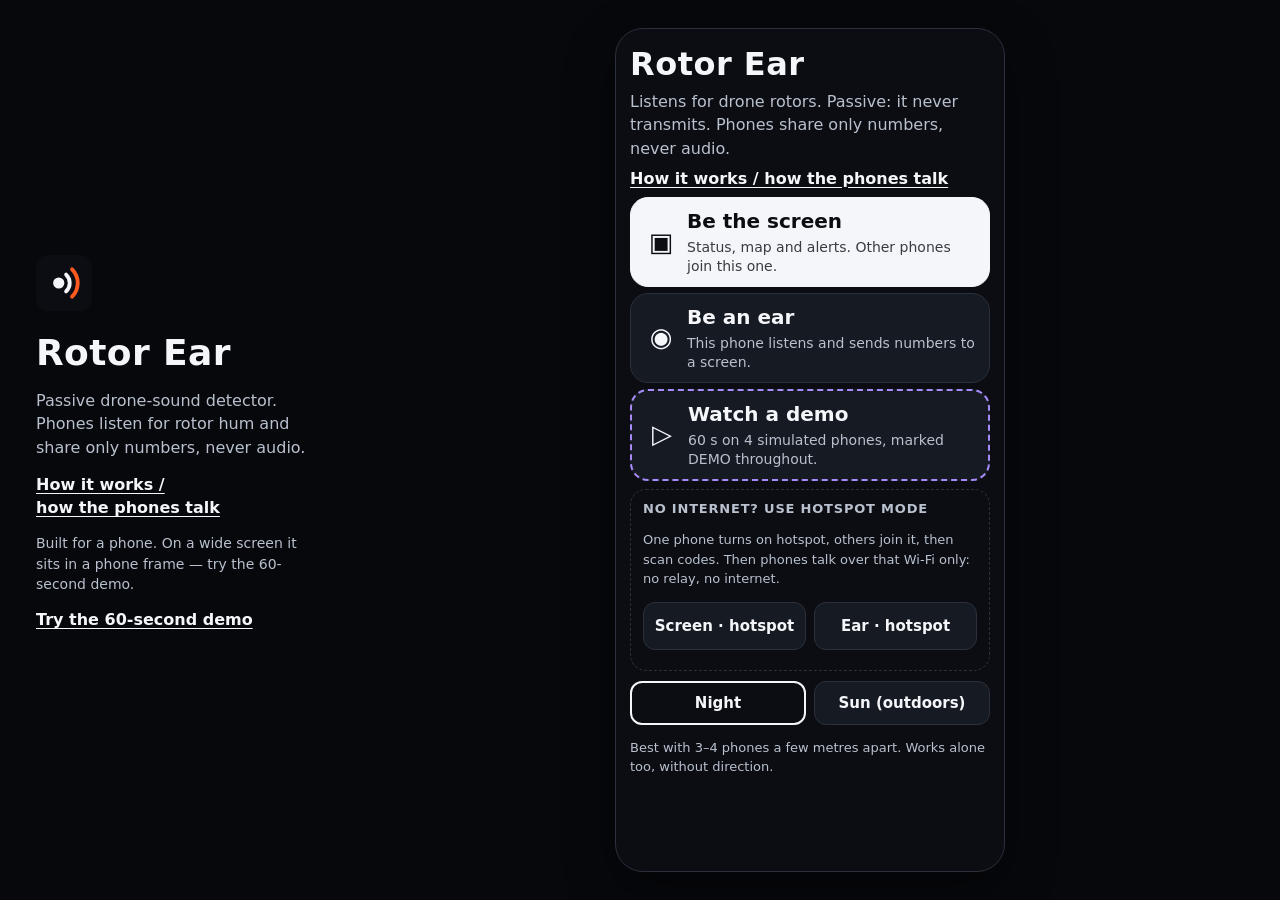
==== commit b1caaaf3: "Rotor Ear polish: favicon/meta/OG, in-app How it works docs, More sheet dedupe, empty report state, " ====
--- a/index.html
+++ b/index.html
@@ -4,14 +4,37 @@
 <meta charset="utf-8">
 <meta name="viewport" content="width=device-width,initial-scale=1,viewport-fit=cover">
 <meta name="theme-color" content="#0B0D12">
+<meta name="description" content="Passive drone-sound detector. Phones listen for rotor hum and share only numbers, never audio.">
+<meta property="og:title" content="Rotor Ear">
+<meta property="og:description" content="Passive drone-sound detector. Phones listen for rotor hum and share only numbers, never audio.">
+<meta property="og:type" content="website">
+<meta property="og:url" content="https://bharath-bat.github.io/rotor-ear/">
+<meta property="og:image" content="https://bharath-bat.github.io/rotor-ear/og.png">
+<meta name="twitter:card" content="summary_large_image">
+<meta name="twitter:title" content="Rotor Ear">
+<meta name="twitter:description" content="Passive drone-sound detector. Phones listen for rotor hum and share only numbers, never audio.">
+<meta name="twitter:image" content="https://bharath-bat.github.io/rotor-ear/og.png">
 <title>Rotor Ear</title>
+<link rel="icon" href="favicon.svg" type="image/svg+xml">
+<link rel="icon" href="favicon.png" type="image/png" sizes="32x32">
+<link rel="apple-touch-icon" href="apple-touch-icon.png">
 <link rel="stylesheet" href="watch.css">
 </head>
 <body>
+<aside id="desk">
+  <div class="desk-mark" aria-hidden="true"><img src="favicon.svg" alt=""></div>
+  <h1>Rotor Ear</h1>
+  <p>Passive drone-sound detector. Phones listen for rotor hum and share only numbers, never audio.</p>
+  <p><a href="#docs" data-go="docs">How it works /<br>how the phones talk</a></p>
+  <p class="desk-note">Built for a phone. On a wide screen it sits in a phone frame — try the 60-second demo.</p>
+  <p><a href="#demo" data-go="demo">Try the 60-second demo</a></p>
+</aside>
+<div id="stage">
 <!-- One app, one link. Modes: #screen (watch post), #ear (listening phone), #demo (simulated). ?room=… joins as an ear. -->
 <section id="home" class="mode" hidden>
   <h1 class="brand">Rotor Ear</h1>
   <p class="lead">Listens for drone rotors. Passive: it never transmits. Phones share only numbers, never audio.</p>
+  <p class="how"><a href="#docs" data-go="docs">How it works / how the phones talk</a></p>
   <button class="choice" data-go="screen"><i aria-hidden="true">▣</i><span><b>Be the screen</b><small>Status, map and alerts. Other phones join this one.</small></span></button>
   <button class="choice" data-go="ear"><i aria-hidden="true">◉</i><span><b>Be an ear</b><small>This phone listens and sends numbers to a screen.</small></span></button>
   <button class="choice demo" data-go="demo"><i aria-hidden="true">▷</i><span><b>Watch a demo</b><small>60 s on 4 simulated phones, marked DEMO throughout.</small></span></button>
@@ -22,6 +45,28 @@
   </div>
   <div class="seg"><button data-theme="dark">Night</button><button data-theme="sun">Sun (outdoors)</button></div>
   <p class="note">Best with 3–4 phones a few metres apart. Works alone too, without direction.</p>
+</section>
+
+
+<!-- in-app docs: how it works / how the phones talk -->
+<section id="docs" class="mode" hidden>
+  <div class="mhead"><button class="modes" data-go="home">‹ Modes</button><span>How it works</span></div>
+  <h1 class="brand">How it works</h1>
+  <p class="lead">Rotor Ear is a listen-only detector. It uses a phone’s microphone to look for a steady rotor hum and its overtones. It never transmits, and phones never send audio to each other or anywhere else.</p>
+
+  <h2>How the phones talk</h2>
+  <p>One phone is the <b>screen</b> (the map and alerts). The others are <b>ears</b> (they listen). About eight times a second an ear sends only numbers: a rotor score, pitch, loudness, and the times of envelope peaks. Never a recording.</p>
+  <p>When every ear can reach the screen, it talks to the screen directly. If an ear loses that link, it keeps reporting <b>through a neighbour ear</b> that still has one — as many hops as it takes, up to six. What it sends through others is <b>sealed</b> (encrypted and authenticated) for the screen, so the phones in between carry it but cannot read or change it.</p>
+  <p>If no neighbour can reach the screen either, the ear keeps listening, queues the numbers, and catches up when a path comes back.</p>
+  <p>With no internet, use <b>hotspot mode</b>: one phone turns on a hotspot, the others join it, then they pair by scanning codes. After that they talk only over that Wi-Fi — no relay server.</p>
+  <p>In the 60-second demo, four simulated phones run this same code. <b>Cut a link</b> on the map breaks a path; you should see the route move (for example “Ear C via B, 2 hops · sealed”) and then heal.</p>
+
+  <h2>What you will see</h2>
+  <p>A harmonic hum is held for a moment (<b>Checking</b>) before it can become a <b>DRONE</b>. Fans, mains hum and similar sounds are labelled <b>Not a drone</b> and ignored. With several phones, the screen estimates a position from loudness and arrival times, and a rough height when the layout allows it. Tight swarms and one phone alone cannot give a precise direction.</p>
+
+  <h2>Honest limits</h2>
+  <p>Timing between phones is only as good as each microphone’s unknown latency — often metres, not centimetres, until you calibrate with a clap. Fingerprints and “same drone again?” tags were tuned on synthetic sound; drones of one model can sound alike. Height is a fit, not a measurement, and is often “unknown”. This is a prototype you can try on real phones, not a fielded defence system.</p>
+  <p class="note"><a href="README.md">Full notes and test list (README)</a></p>
 </section>
 
 <!-- ear: a listening phone in a room -->
@@ -146,7 +191,10 @@
     <div id="mapTag">MAP · this phone only until others join</div>
     <div id="mapInfo"></div>
     <div id="handoff" hidden></div>
+    <div id="mapTools">
     <button id="tripBtn" aria-label="Tripwire lines">Tripwire</button>
+    <button id="cutBtn" hidden aria-label="Cut a link between phones (demo)">✂ Cut a link</button>
+    </div>
     <div id="tripDraw" hidden><span id="tripDrawT">Tap one end of the tripwire on the map</span><button id="tripCancel">Cancel</button></div>
     <div id="side" hidden><canvas></canvas><span id="sideT"></span></div>
     <button id="addPhones" hidden><b>+ Add phones for a position</b><small>opens the Phones sheet</small></button>
@@ -315,12 +363,7 @@
     <div class="grab"></div>
     <div class="shead"><h2>More</h2></div>
     <div class="k">Theme</div>
-    <div class="hotspot" id="homeHot">
-    <div class="k">No internet? Use hotspot mode</div>
-    <p class="note">One phone turns on hotspot, others join it, then scan codes. Then phones talk over that Wi-Fi only: no relay, no internet.</p>
-    <div class="trow"><button class="btn" data-go="screen&amp;net=hotspot">Screen · hotspot</button><button class="btn" data-go="ear&amp;net=hotspot">Ear · hotspot</button></div>
-  </div>
-  <div class="seg"><button data-theme="dark">Night</button><button data-theme="sun">Sun (outdoors)</button></div>
+    <div class="seg"><button data-theme="dark">Night</button><button data-theme="sun">Sun (outdoors)</button></div>
     <div class="k">Sound</div>
     <div class="tbtns"><button class="btn" id="mMute">Mute 5 min</button><button class="btn" id="mTest">Test alert</button></div>
     <div class="k">Demo</div>
@@ -330,15 +373,20 @@
     <div class="tbtns"><button class="btn" id="mTags">Drone tags</button><button class="btn" id="mTrip">Tripwire lines</button></div>
     <div class="k">Mode</div>
     <button class="btn wide" data-go="home">Switch mode · screen / ear / demo</button>
+    <div class="k">Hotspot</div>
+    <p class="note">No internet? One phone turns on hotspot, others join it, then scan codes. Then phones talk over that Wi-Fi only: no relay, no internet.</p>
+    <div class="trow"><button class="btn" data-go="screen&amp;net=hotspot">Screen · hotspot</button><button class="btn" data-go="ear&amp;net=hotspot">Ear · hotspot</button></div>
     <div class="k">This device</div>
     <div id="devNotes" class="note">Notes appear once you start listening.</div>
     <button class="done" data-close>Done</button>
   </section>
 </main>
 <button id="tapStart" hidden>▷ Tap to start</button>
+</div><!-- #stage -->
 <script src="app.js"></script>
 <script src="detector.js"></script>
 <script src="mesh/peerjs.min.js"></script>
+<script src="mesh/seal.js"></script>
 <script src="mesh/core.js"></script>
 <script src="mesh/hotspot.js"></script>
 <script src="reid.js"></script>
--- a/watch.css
+++ b/watch.css
@@ -167,6 +167,11 @@
 .mode{max-width:560px;margin:0 auto;padding:max(14px,env(safe-area-inset-top)) 14px 28px}
 .brand{font-size:40px;font-weight:800;margin:18px 0 4px;letter-spacing:.5px}
 .lead{font-size:16px;color:var(--ink-2);margin:6px 0 14px;line-height:1.45}
+.how{margin:-4px 0 16px}
+.how a{font-weight:700;font-size:16px;text-decoration:underline;text-underline-offset:3px}
+#docs h2{font-size:18px;margin:22px 0 8px}
+#docs p{font-size:15px;line-height:1.55;margin:0 0 10px}
+#docs .lead{margin-bottom:8px}
 .choice{display:flex;align-items:center;gap:14px;width:100%;min-height:96px;margin:10px 0;padding:14px 16px;border-radius:18px;border:1.5px solid var(--line);background:var(--panel);text-align:left}
 .choice i{font-style:normal;font-size:30px;width:40px;text-align:center;flex:none}
 .choice b{display:block;font-size:22px;font-weight:800}.choice small{display:block;font-size:14px;color:var(--ink-2);margin-top:3px}
@@ -269,7 +274,10 @@
 #stTag.match{animation:tagin .9s ease-out}@keyframes tagin{0%{transform:scale(1.04)}100%{transform:none}}
 #stTrip{margin-top:6px;font-size:14px;font-weight:800}#stTrip.hit{padding:6px 10px;border-radius:10px;background:var(--check);color:#0B0D12}
 #app.sheet-open #stTag,#app.sheet-open #stTrip{display:none}
-#tripBtn{position:absolute;left:8px;top:34px;z-index:2;min-height:36px;padding:4px 12px;border-radius:10px;border:1.5px solid var(--check);background:var(--surface);color:var(--ink);font-size:13px;font-weight:700}
+#mapTools{position:absolute;left:8px;top:34px;z-index:2;display:flex;flex-direction:row;flex-wrap:wrap;align-items:flex-start;gap:6px;max-width:calc(100% - 158px)}
+@media (max-height:720px){#mapTools{max-width:calc(100% - 8px)}}
+#tripBtn,#cutBtn{position:static;min-height:36px;padding:4px 12px;border-radius:10px;background:var(--surface);color:var(--ink);font-size:13px;font-weight:700}
+#tripBtn{border:1.5px solid var(--check)}
 #tripDraw{position:absolute;left:8px;right:8px;top:30px;z-index:3;display:flex;align-items:center;gap:8px;padding:6px 6px 6px 12px;border-radius:12px;background:var(--panel);border:2px dashed var(--check);font-size:14px;font-weight:800}
 #tripDraw[hidden]{display:none}#tripDraw span{flex:1}#tripDraw button{min-height:40px;padding:0 12px;border-radius:10px;border:1px solid var(--line);background:var(--surface);color:var(--ink)}
 .tagrow{display:grid!important;grid-template-columns:auto 1fr auto!important;gap:4px 8px;padding:6px 0}.tagrow b{font-size:16px}.tagrow small{grid-column:1/-1}
@@ -281,6 +289,10 @@
 #stNet .net{font-size:13px;font-weight:700;padding:4px 10px;border-radius:999px;border:1.5px solid var(--line);background:var(--panel)}
 #stNet .net.off{border-style:dashed;border-color:var(--check)}#stNet .net.off::before{content:'⚠ '}
 #stNet .net.back::before{content:'✓ '}
+#stNet .net.via{border-color:#2EE6A6;color:var(--ink)}#stNet .net.dir{opacity:.75}
+#stNet .net .lock{display:inline-block;width:10px;height:12px;margin-left:4px;vertical-align:-1px;fill:#2EE6A6;color:#2EE6A6}
+#cutBtn{border:1.5px solid #FF4D4D}
+#cutBtn[hidden]{display:none}
 #app.sheet-open #stNet{display:none}
 .hotspot{margin:14px 0;padding:12px 14px;border:1.5px dashed var(--line);border-radius:16px}
 .hotspot .trow .btn{flex:1}
@@ -291,3 +303,39 @@
 #eCam,#hCam{display:block;width:100%;max-height:50vh;border-radius:12px;background:#000;margin:8px 0}
 #eCam[hidden],#hCam[hidden]{display:none}
 #earHot{padding:4px 0 12px}
+
+/* ---------- desktop frame (1280×800 and wider): side panel + phone ---------- */
+#desk{display:none}
+@media (min-width:1100px){
+  html,body{height:100%;background:#07080c}
+  html.sun,html.sun body{background:#E8EAEE}
+  body{display:grid;grid-template-columns:minmax(260px,340px) 1fr;min-height:100dvh}
+  #desk{display:flex;flex-direction:column;justify-content:center;padding:40px 32px 40px 36px;color:var(--ink)}
+  #desk h1{font-size:36px;font-weight:800;margin:0 0 12px;letter-spacing:.4px}
+  #desk p{font-size:16px;line-height:1.45;color:var(--ink-2);margin:0 0 14px}
+  #desk a{color:var(--ink);font-weight:700;text-decoration:underline;text-underline-offset:3px}
+  #desk .desk-note{font-size:14px}
+  #desk .desk-mark{width:56px;height:56px;margin-bottom:18px}
+  #desk .desk-mark img{width:100%;height:100%;display:block;border-radius:12px}
+  #stage{display:flex;align-items:center;justify-content:center;padding:12px;min-width:0}
+  #stage > #app,#stage > .mode{
+    width:390px;max-width:390px;margin:0;flex:none;position:relative;
+    height:min(844px, calc(100dvh - 24px));
+    border-radius:28px;border:1px solid var(--line);background:var(--surface);
+    box-shadow:0 18px 50px rgba(0,0,0,.45);
+  }
+  #stage > .mode{overflow:auto;-webkit-overflow-scrolling:touch}
+  #stage > #app{overflow:hidden;height:min(844px, calc(100dvh - 24px))}
+  #app .sheet{position:absolute;left:0;right:0;width:100%;max-width:none;margin:0}
+  /* Home is taller than a 800-tall frame; tighten so Night/Sun stay in view */
+  #home{padding:10px 14px 12px}
+  #home .brand{font-size:32px;margin:4px 0 2px}
+  #home .lead{margin:4px 0 8px}
+  #home .how{margin:0 0 8px}
+  #home .choice{min-height:72px;margin:6px 0;padding:10px 14px;gap:10px}
+  #home .choice b{font-size:20px}
+  #home .choice i{font-size:26px;width:32px}
+  #home .hotspot{margin:8px 0;padding:10px 12px}
+  #home .seg{margin-top:10px}
+  #home .seg button{min-height:44px}
+}
